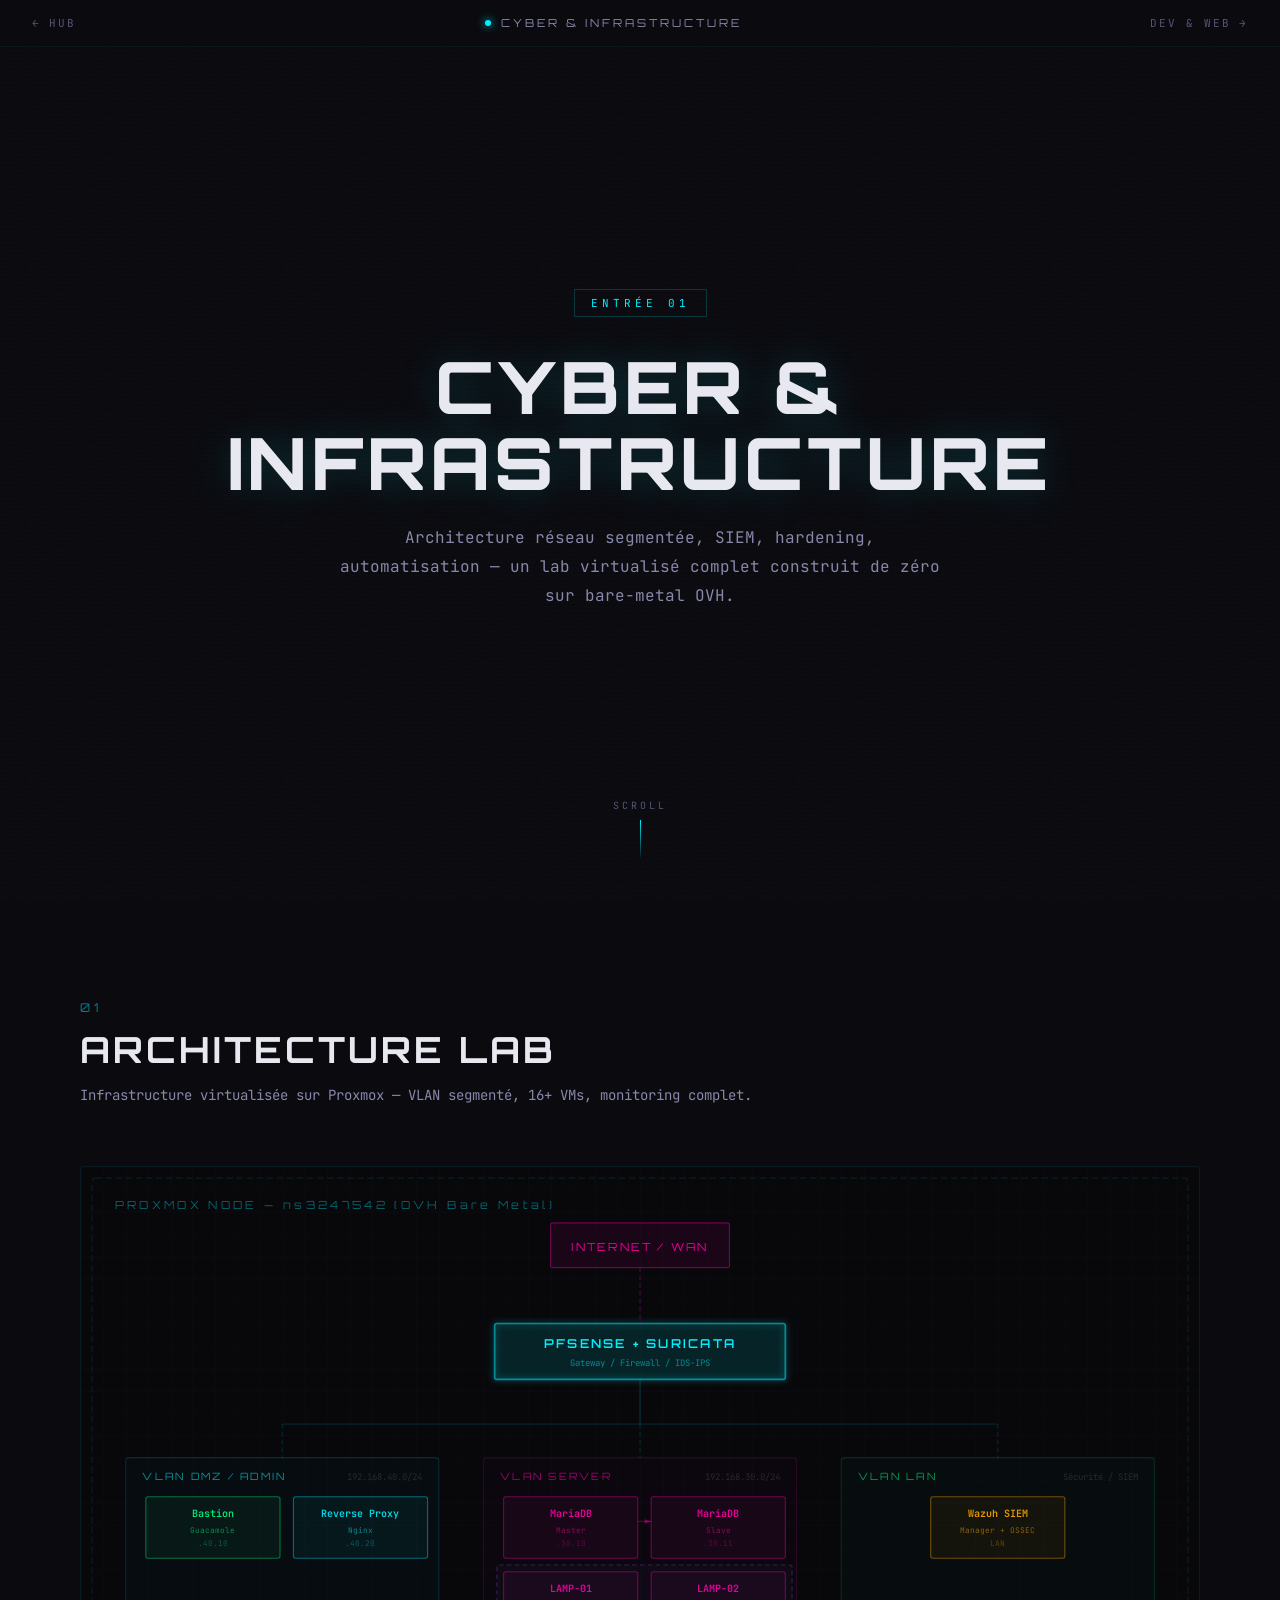
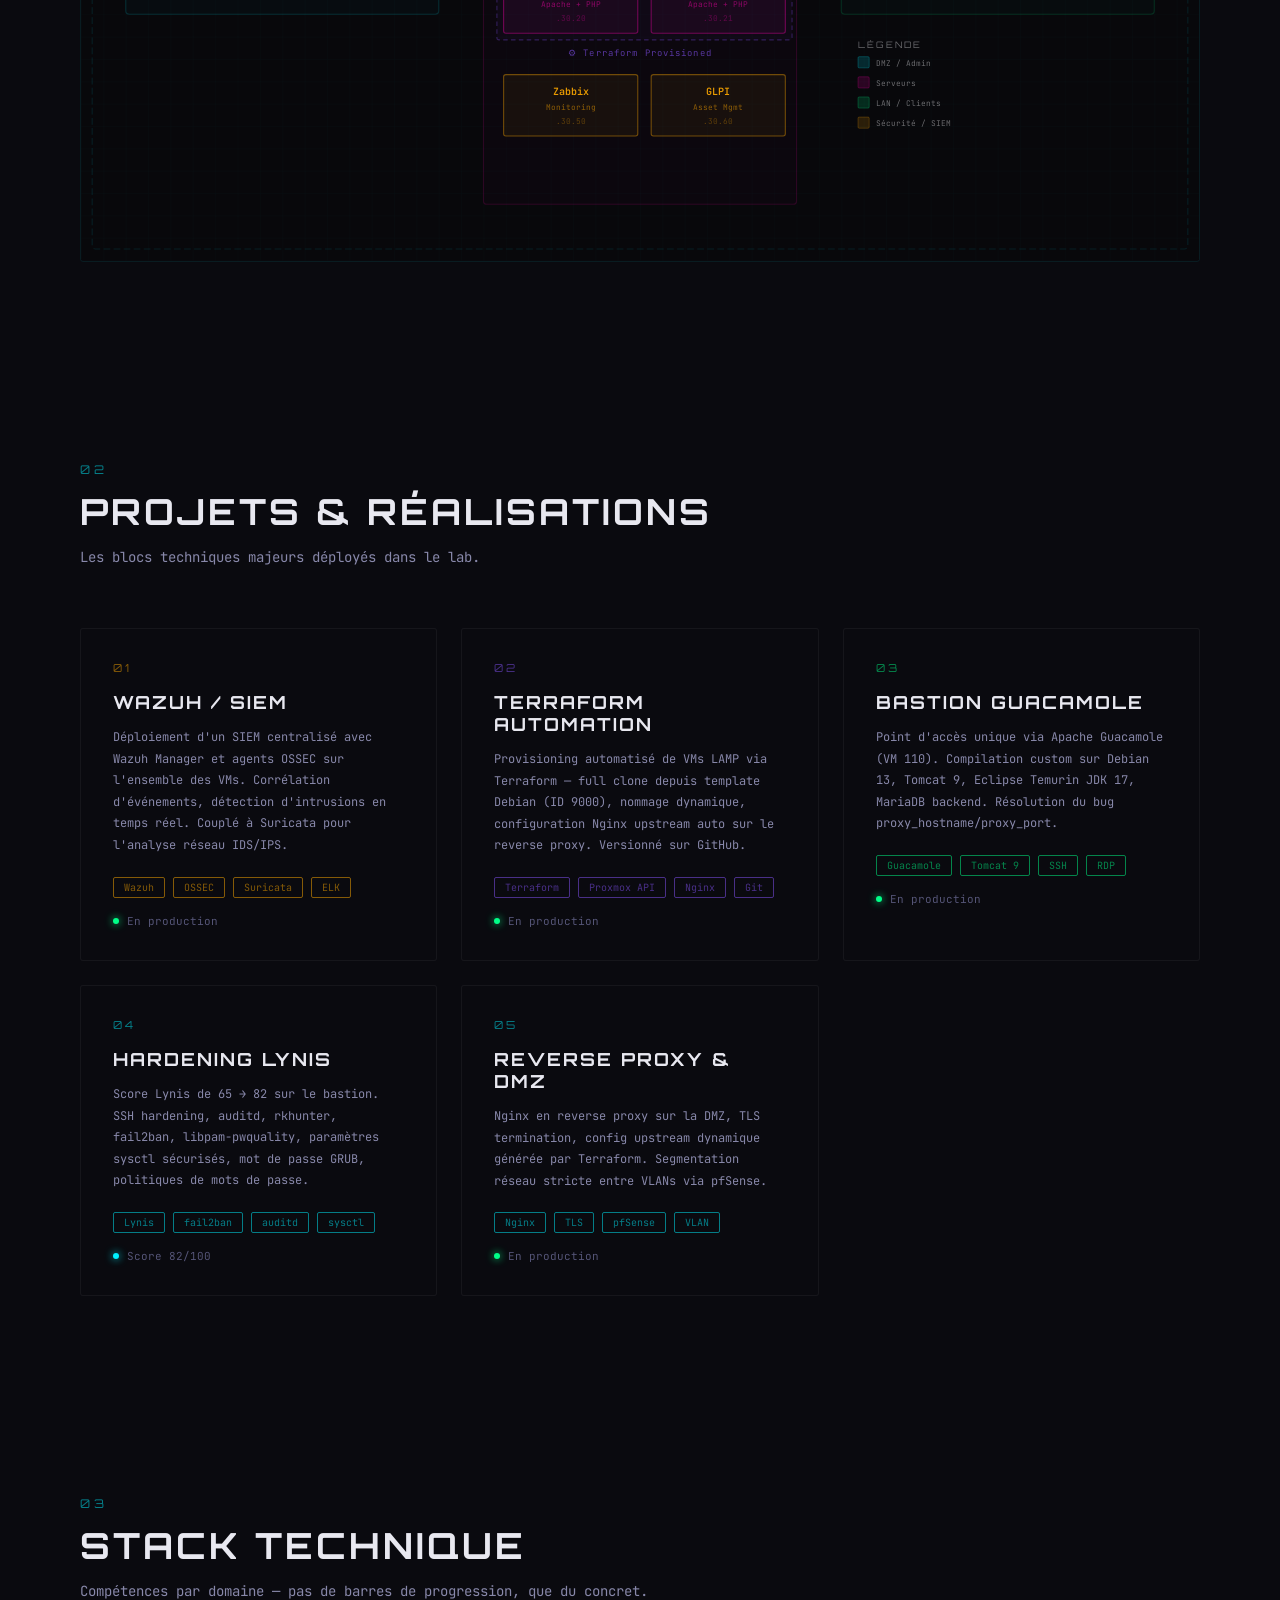
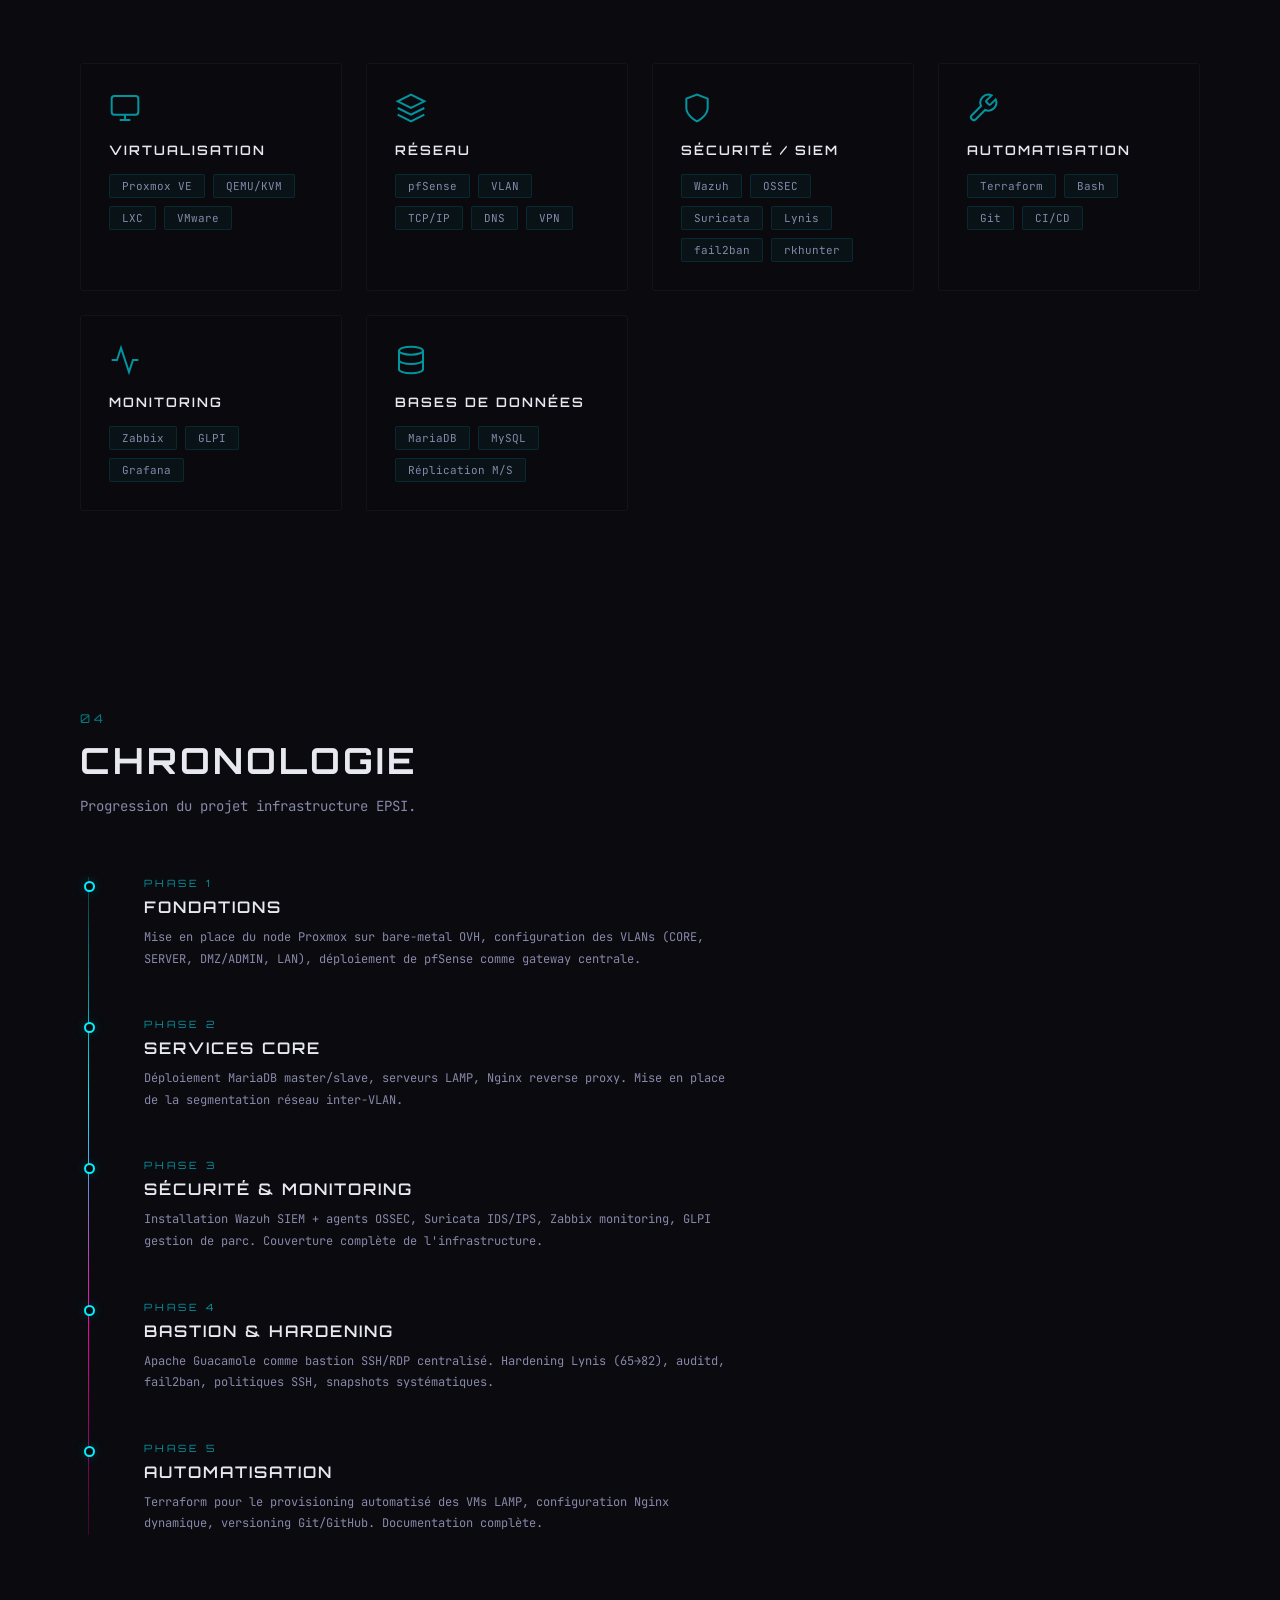
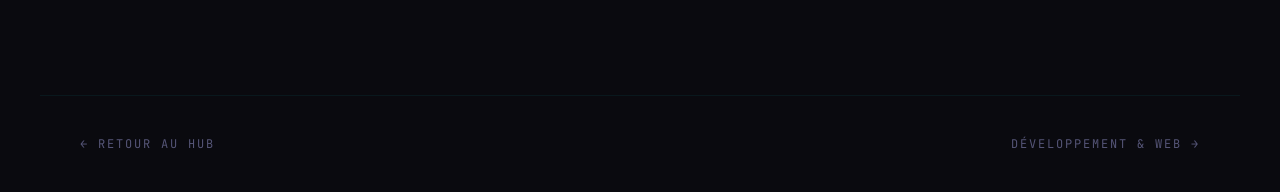
==== cyber.html @ 9ac97896 "feat: portfolio v2 - hub Three.js + page cyber" ====
<!DOCTYPE html>
<html lang="fr">
<head>
  <meta charset="UTF-8">
  <meta name="viewport" content="width=device-width, initial-scale=1.0">
  <title>Cyber & Infrastructure — Thomas Lesage</title>
  <link href="https://fonts.googleapis.com/css2?family=Orbitron:wght@400;500;600;700;800;900&family=JetBrains+Mono:wght@300;400;500;600;700&family=Space+Grotesk:wght@300;400;500;600;700&display=swap" rel="stylesheet">
  <link rel="stylesheet" href="Styles/variables.css">
  <link rel="stylesheet" href="Styles/base.css">
  <link rel="stylesheet" href="Styles/overlays.css">
  <link rel="stylesheet" href="Styles/Cyber/hero.css">
  <link rel="stylesheet" href="Styles/Cyber/architecture.css">
  <link rel="stylesheet" href="Styles/Cyber/projects.css">
  <link rel="stylesheet" href="Styles/Cyber/stack.css">
  <link rel="stylesheet" href="Styles/Cyber/timeline.css">
  <link rel="stylesheet" href="Styles/Cyber/nav.css">
  <link rel="stylesheet" href="Styles/Cyber/responsive.css">
</head>
<body>

  <!-- OVERLAYS -->
  <div class="noise-overlay"></div>
  <div class="scanlines"></div>

  <!-- TOP NAV -->
  <nav class="cyber-nav">
    <a href="index.html" class="nav-back">
      <span class="nav-arrow">&larr;</span>
      <span>Hub</span>
    </a>
    <div class="nav-title">
      <span class="nav-dot"></span>
      Cyber &amp; Infrastructure
    </div>
    <a href="dev.html" class="nav-next">
      <span>Dev &amp; Web</span>
      <span class="nav-arrow">&rarr;</span>
    </a>
  </nav>

  <!-- ====== HERO ====== -->
  <section class="cyber-hero">
    <div class="cyber-hero__badge">Entrée 01</div>
    <h1 class="cyber-hero__title">Cyber &amp;<br>Infrastructure</h1>
    <p class="cyber-hero__subtitle">
      Architecture réseau segmentée, SIEM, hardening, automatisation &mdash;
      un lab virtualisé complet construit de zéro sur bare-metal OVH.
    </p>
    <div class="cyber-hero__scroll-hint">
      <span>Scroll</span>
      <div class="scroll-line"></div>
    </div>
  </section>

  <!-- ====== ARCHITECTURE LAB ====== -->
  <section class="section" id="architecture">
    <div class="section__header">
      <span class="section__number">01</span>
      <h2 class="section__title">Architecture Lab</h2>
      <p class="section__desc">Infrastructure virtualisée sur Proxmox &mdash; VLAN segmenté, 16+ VMs, monitoring complet.</p>
    </div>

    <div class="arch-container">
      <!-- Tooltip (populated by JS on hover/click) -->
      <div class="arch-tooltip" id="arch-tooltip">
        <div class="arch-tooltip__name"></div>
        <div class="arch-tooltip__detail"></div>
      </div>

      <!-- Empty container: SVG generated entirely by architecture.js -->
      <div id="arch-diagram"></div>
    </div>
  </section>

  <!-- ====== PROJECTS ====== -->
  <section class="section" id="projects">
    <div class="section__header">
      <span class="section__number">02</span>
      <h2 class="section__title">Projets &amp; Réalisations</h2>
      <p class="section__desc">Les blocs techniques majeurs déployés dans le lab.</p>
    </div>

    <div class="projects-grid">
      <article class="project-card" data-accent="orange">
        <div class="project-card__number">01</div>
        <h3 class="project-card__title">Wazuh / SIEM</h3>
        <p class="project-card__desc">Déploiement d'un SIEM centralisé avec Wazuh Manager et agents OSSEC sur l'ensemble des VMs. Corrélation d'événements, détection d'intrusions en temps réel. Couplé à Suricata pour l'analyse réseau IDS/IPS.</p>
        <div class="project-card__tags"><span>Wazuh</span><span>OSSEC</span><span>Suricata</span><span>ELK</span></div>
        <div class="project-card__status"><span class="status-indicator status-indicator--live"></span> En production</div>
      </article>

      <article class="project-card" data-accent="purple">
        <div class="project-card__number">02</div>
        <h3 class="project-card__title">Terraform Automation</h3>
        <p class="project-card__desc">Provisioning automatisé de VMs LAMP via Terraform &mdash; full clone depuis template Debian (ID 9000), nommage dynamique, configuration Nginx upstream auto sur le reverse proxy. Versionné sur GitHub.</p>
        <div class="project-card__tags"><span>Terraform</span><span>Proxmox API</span><span>Nginx</span><span>Git</span></div>
        <div class="project-card__status"><span class="status-indicator status-indicator--live"></span> En production</div>
      </article>

      <article class="project-card" data-accent="green">
        <div class="project-card__number">03</div>
        <h3 class="project-card__title">Bastion Guacamole</h3>
        <p class="project-card__desc">Point d'accès unique via Apache Guacamole (VM 110). Compilation custom sur Debian 13, Tomcat 9, Eclipse Temurin JDK 17, MariaDB backend. Résolution du bug proxy_hostname/proxy_port.</p>
        <div class="project-card__tags"><span>Guacamole</span><span>Tomcat 9</span><span>SSH</span><span>RDP</span></div>
        <div class="project-card__status"><span class="status-indicator status-indicator--live"></span> En production</div>
      </article>

      <article class="project-card" data-accent="cyan">
        <div class="project-card__number">04</div>
        <h3 class="project-card__title">Hardening Lynis</h3>
        <p class="project-card__desc">Score Lynis de 65 &rarr; 82 sur le bastion. SSH hardening, auditd, rkhunter, fail2ban, libpam-pwquality, paramètres sysctl sécurisés, mot de passe GRUB, politiques de mots de passe.</p>
        <div class="project-card__tags"><span>Lynis</span><span>fail2ban</span><span>auditd</span><span>sysctl</span></div>
        <div class="project-card__status"><span class="status-indicator status-indicator--complete"></span> Score 82/100</div>
      </article>

      <article class="project-card" data-accent="cyan">
        <div class="project-card__number">05</div>
        <h3 class="project-card__title">Reverse Proxy &amp; DMZ</h3>
        <p class="project-card__desc">Nginx en reverse proxy sur la DMZ, TLS termination, config upstream dynamique générée par Terraform. Segmentation réseau stricte entre VLANs via pfSense.</p>
        <div class="project-card__tags"><span>Nginx</span><span>TLS</span><span>pfSense</span><span>VLAN</span></div>
        <div class="project-card__status"><span class="status-indicator status-indicator--live"></span> En production</div>
      </article>
    </div>
  </section>

  <!-- ====== STACK ====== -->
  <section class="section" id="stack">
    <div class="section__header">
      <span class="section__number">03</span>
      <h2 class="section__title">Stack Technique</h2>
      <p class="section__desc">Compétences par domaine &mdash; pas de barres de progression, que du concret.</p>
    </div>

    <div class="stack-grid">
      <div class="stack-category">
        <div class="stack-category__icon"><svg viewBox="0 0 24 24" fill="none" stroke="currentColor" stroke-width="1.5"><rect x="2" y="3" width="20" height="14" rx="2"/><line x1="8" y1="21" x2="16" y2="21"/><line x1="12" y1="17" x2="12" y2="21"/></svg></div>
        <h3 class="stack-category__title">Virtualisation</h3>
        <div class="stack-category__items"><span>Proxmox VE</span><span>QEMU/KVM</span><span>LXC</span><span>VMware</span></div>
      </div>
      <div class="stack-category">
        <div class="stack-category__icon"><svg viewBox="0 0 24 24" fill="none" stroke="currentColor" stroke-width="1.5"><path d="M12 2L2 7l10 5 10-5-10-5z"/><path d="M2 17l10 5 10-5"/><path d="M2 12l10 5 10-5"/></svg></div>
        <h3 class="stack-category__title">Réseau</h3>
        <div class="stack-category__items"><span>pfSense</span><span>VLAN</span><span>TCP/IP</span><span>DNS</span><span>VPN</span></div>
      </div>
      <div class="stack-category">
        <div class="stack-category__icon"><svg viewBox="0 0 24 24" fill="none" stroke="currentColor" stroke-width="1.5"><path d="M12 22s8-4 8-10V5l-8-3-8 3v7c0 6 8 10 8 10z"/></svg></div>
        <h3 class="stack-category__title">Sécurité / SIEM</h3>
        <div class="stack-category__items"><span>Wazuh</span><span>OSSEC</span><span>Suricata</span><span>Lynis</span><span>fail2ban</span><span>rkhunter</span></div>
      </div>
      <div class="stack-category">
        <div class="stack-category__icon"><svg viewBox="0 0 24 24" fill="none" stroke="currentColor" stroke-width="1.5"><path d="M14.7 6.3a1 1 0 0 0 0 1.4l1.6 1.6a1 1 0 0 0 1.4 0l3.77-3.77a6 6 0 0 1-7.94 7.94l-6.91 6.91a2.12 2.12 0 0 1-3-3l6.91-6.91a6 6 0 0 1 7.94-7.94l-3.76 3.76z"/></svg></div>
        <h3 class="stack-category__title">Automatisation</h3>
        <div class="stack-category__items"><span>Terraform</span><span>Bash</span><span>Git</span><span>CI/CD</span></div>
      </div>
      <div class="stack-category">
        <div class="stack-category__icon"><svg viewBox="0 0 24 24" fill="none" stroke="currentColor" stroke-width="1.5"><path d="M22 12h-4l-3 9L9 3l-3 9H2"/></svg></div>
        <h3 class="stack-category__title">Monitoring</h3>
        <div class="stack-category__items"><span>Zabbix</span><span>GLPI</span><span>Grafana</span></div>
      </div>
      <div class="stack-category">
        <div class="stack-category__icon"><svg viewBox="0 0 24 24" fill="none" stroke="currentColor" stroke-width="1.5"><ellipse cx="12" cy="5" rx="9" ry="3"/><path d="M21 12c0 1.66-4 3-9 3s-9-1.34-9-3"/><path d="M3 5v14c0 1.66 4 3 9 3s9-1.34 9-3V5"/></svg></div>
        <h3 class="stack-category__title">Bases de données</h3>
        <div class="stack-category__items"><span>MariaDB</span><span>MySQL</span><span>Réplication M/S</span></div>
      </div>
    </div>
  </section>

  <!-- ====== TIMELINE ====== -->
  <section class="section" id="timeline">
    <div class="section__header">
      <span class="section__number">04</span>
      <h2 class="section__title">Chronologie</h2>
      <p class="section__desc">Progression du projet infrastructure EPSI.</p>
    </div>

    <div class="timeline">
      <div class="timeline__line"></div>

      <div class="timeline__item">
        <div class="timeline__dot"></div>
        <div class="timeline__date">Phase 1</div>
        <div class="timeline__content">
          <h3>Fondations</h3>
          <p>Mise en place du node Proxmox sur bare-metal OVH, configuration des VLANs (CORE, SERVER, DMZ/ADMIN, LAN), déploiement de pfSense comme gateway centrale.</p>
        </div>
      </div>

      <div class="timeline__item">
        <div class="timeline__dot"></div>
        <div class="timeline__date">Phase 2</div>
        <div class="timeline__content">
          <h3>Services Core</h3>
          <p>Déploiement MariaDB master/slave, serveurs LAMP, Nginx reverse proxy. Mise en place de la segmentation réseau inter-VLAN.</p>
        </div>
      </div>

      <div class="timeline__item">
        <div class="timeline__dot"></div>
        <div class="timeline__date">Phase 3</div>
        <div class="timeline__content">
          <h3>Sécurité &amp; Monitoring</h3>
          <p>Installation Wazuh SIEM + agents OSSEC, Suricata IDS/IPS, Zabbix monitoring, GLPI gestion de parc. Couverture complète de l'infrastructure.</p>
        </div>
      </div>

      <div class="timeline__item">
        <div class="timeline__dot"></div>
        <div class="timeline__date">Phase 4</div>
        <div class="timeline__content">
          <h3>Bastion &amp; Hardening</h3>
          <p>Apache Guacamole comme bastion SSH/RDP centralisé. Hardening Lynis (65&rarr;82), auditd, fail2ban, politiques SSH, snapshots systématiques.</p>
        </div>
      </div>

      <div class="timeline__item">
        <div class="timeline__dot"></div>
        <div class="timeline__date">Phase 5</div>
        <div class="timeline__content">
          <h3>Automatisation</h3>
          <p>Terraform pour le provisioning automatisé des VMs LAMP, configuration Nginx dynamique, versioning Git/GitHub. Documentation complète.</p>
        </div>
      </div>
    </div>
  </section>

  <!-- FOOTER -->
  <footer class="cyber-footer">
    <a href="index.html" class="footer-link">&larr; Retour au Hub</a>
    <a href="dev.html" class="footer-link">Développement &amp; Web &rarr;</a>
  </footer>

  <!-- SCRIPTS -->
  <script src="Scripts/architecture.js"></script>
  <script src="Scripts/scroll-reveal.js"></script>
</body>
</html>
---- Styles/variables.css ----
:root {
  --bg-primary: #0a0a0f;
  --bg-secondary: #0d0d14;

  --cyan: #00f0ff;
  --cyan-dim: #00f0ff33;
  --cyan-glow: #00f0ff88;

  --magenta: #ff00aa;
  --magenta-dim: #ff00aa33;
  --magenta-glow: #ff00aa88;

  --green: #00ff88;
  --green-dim: #00ff8833;

  --text-primary: #e8e8f0;
  --text-secondary: #8888aa;
  --text-dim: #555577;

  --font-display: 'Orbitron', sans-serif;
  --font-mono: 'JetBrains Mono', monospace;
  --font-body: 'Space Grotesk', sans-serif;
}
---- Styles/base.css ----
*,
*::before,
*::after {
  margin: 0;
  padding: 0;
  box-sizing: border-box;
}

html {
  scroll-behavior: smooth;
}

body {
  background: var(--bg-primary);
  color: var(--text-primary);
  font-family: var(--font-body);
  overflow-x: hidden;
  cursor: default;
}

#three-canvas {
  position: fixed;
  inset: 0;
  z-index: 0;
}
---- Styles/overlays.css ----
/* ====== NOISE OVERLAY ====== */
.noise-overlay {
  position: fixed;
  inset: 0;
  z-index: 1;
  pointer-events: none;
  opacity: 0.03;
  background-image: url("data:image/svg+xml,%3Csvg viewBox='0 0 256 256' xmlns='http://www.w3.org/2000/svg'%3E%3Cfilter id='noise'%3E%3CfeTurbulence type='fractalNoise' baseFrequency='0.9' numOctaves='4' stitchTiles='stitch'/%3E%3C/filter%3E%3Crect width='100%25' height='100%25' filter='url(%23noise)'/%3E%3C/svg%3E");
  background-size: 256px 256px;
}

/* ====== SCANLINES ====== */
.scanlines {
  position: fixed;
  inset: 0;
  z-index: 1;
  pointer-events: none;
  background: repeating-linear-gradient(
    0deg,
    transparent,
    transparent 2px,
    rgba(0, 0, 0, 0.03) 2px,
    rgba(0, 0, 0, 0.03) 4px
  );
}

/* ====== GRID FLOOR ====== */
.grid-floor {
  position: fixed;
  bottom: 0;
  left: 50%;
  transform: translateX(-50%) perspective(500px) rotateX(60deg);
  width: 200vw;
  height: 60vh;
  z-index: 0;
  background-image:
    linear-gradient(rgba(0, 240, 255, 0.05) 1px, transparent 1px),
    linear-gradient(90deg, rgba(0, 240, 255, 0.05) 1px, transparent 1px);
  background-size: 60px 60px;
  mask-image: linear-gradient(to top, rgba(0, 0, 0, 0.4) 0%, transparent 80%);
  -webkit-mask-image: linear-gradient(to top, rgba(0, 0, 0, 0.4) 0%, transparent 80%);
  animation: gridScroll 8s linear infinite;
}

@keyframes gridScroll {
  to { background-position: 0 60px; }
}

/* ====== CORNER DECORATIONS ====== */
.corner {
  position: fixed;
  width: 60px;
  height: 60px;
  z-index: 3;
  pointer-events: none;
}

.corner--tl { top: 20px; left: 20px; border-top: 1px solid var(--cyan-dim); border-left: 1px solid var(--cyan-dim); }
.corner--tr { top: 20px; right: 20px; border-top: 1px solid var(--cyan-dim); border-right: 1px solid var(--cyan-dim); }
.corner--bl { bottom: 20px; left: 20px; border-bottom: 1px solid var(--cyan-dim); border-left: 1px solid var(--cyan-dim); }
.corner--br { bottom: 20px; right: 20px; border-bottom: 1px solid var(--cyan-dim); border-right: 1px solid var(--cyan-dim); }
---- Styles/Cyber/hero.css ----
.cyber-hero {
  min-height: 100vh;
  display: flex;
  flex-direction: column;
  align-items: center;
  justify-content: center;
  text-align: center;
  padding: 40px 20px;
  position: relative;
  z-index: 2;
}

.cyber-hero__badge {
  font-family: var(--font-mono);
  font-size: 11px;
  letter-spacing: 4px;
  text-transform: uppercase;
  color: var(--cyan);
  padding: 6px 16px;
  border: 1px solid var(--cyan-dim);
  margin-bottom: 32px;
  animation: fadeInDown 0.8s ease 0.2s both;
}

.cyber-hero__title {
  font-family: var(--font-display);
  font-size: clamp(36px, 7vw, 72px);
  font-weight: 800;
  letter-spacing: 4px;
  text-transform: uppercase;
  line-height: 1.05;
  margin-bottom: 24px;
  color: var(--text-primary);
  text-shadow: 0 0 40px var(--cyan-dim);
  animation: fadeInDown 0.8s ease 0.4s both;
}

.cyber-hero__subtitle {
  font-family: var(--font-mono);
  font-size: clamp(13px, 1.8vw, 16px);
  line-height: 1.8;
  color: var(--text-secondary);
  max-width: 600px;
  animation: fadeInDown 0.8s ease 0.6s both;
}

.cyber-hero__scroll-hint {
  position: absolute;
  bottom: 40px;
  display: flex;
  flex-direction: column;
  align-items: center;
  gap: 8px;
  animation: fadeInUp 0.8s ease 1.2s both;
}

.cyber-hero__scroll-hint span {
  font-family: var(--font-mono);
  font-size: 10px;
  letter-spacing: 3px;
  text-transform: uppercase;
  color: var(--text-dim);
}

.scroll-line {
  width: 1px;
  height: 40px;
  background: linear-gradient(to bottom, var(--cyan), transparent);
  animation: scrollPulse 2s ease-in-out infinite;
}

@keyframes scrollPulse {
  0%, 100% { opacity: 0.3; transform: scaleY(1); }
  50% { opacity: 1; transform: scaleY(1.2); }
}

@keyframes fadeInDown {
  from { opacity: 0; transform: translateY(-20px); }
  to { opacity: 1; transform: translateY(0); }
}

@keyframes fadeInUp {
  from { opacity: 0; transform: translateY(20px); }
  to { opacity: 1; transform: translateY(0); }
}
---- Styles/Cyber/architecture.css ----
/* ====== SECTION GENERIC ====== */
.section {
  position: relative;
  z-index: 2;
  padding: 100px 40px;
  max-width: 1200px;
  margin: 0 auto;
}

.section__header {
  margin-bottom: 60px;
}

.section__number {
  font-family: var(--font-display);
  font-size: 12px;
  letter-spacing: 4px;
  color: var(--cyan);
  opacity: 0.5;
  display: block;
  margin-bottom: 12px;
}

.section__title {
  font-family: var(--font-display);
  font-size: clamp(24px, 4vw, 36px);
  font-weight: 700;
  letter-spacing: 3px;
  text-transform: uppercase;
  color: var(--text-primary);
  margin-bottom: 12px;
}

.section__desc {
  font-family: var(--font-mono);
  font-size: 14px;
  color: var(--text-secondary);
  line-height: 1.6;
}

/* ====== ARCHITECTURE DIAGRAM ====== */
.arch-container {
  position: relative;
  width: 100%;
  overflow-x: auto;
  border: 1px solid rgba(0, 240, 255, 0.08);
  border-radius: 3px;
}

#arch-diagram {
  width: 100%;
  min-width: 800px;
  height: auto;
  display: block;
}

.arch-node {
  cursor: pointer;
  transition: opacity 0.3s ease;
}

.arch-node:hover {
  opacity: 1;
}

.arch-node:hover rect {
  stroke-width: 2;
  filter: url(#glow);
}

/* ====== TOOLTIP ====== */
.arch-tooltip {
  position: absolute;
  top: 0;
  left: 0;
  padding: 14px 18px;
  background: rgba(10, 10, 15, 0.95);
  border: 1px solid var(--cyan);
  border-radius: 2px;
  pointer-events: none;
  opacity: 0;
  transition: opacity 0.2s ease;
  z-index: 10;
  max-width: 360px;
  box-shadow: 0 0 30px rgba(0, 240, 255, 0.15);
}

.arch-tooltip.visible {
  opacity: 1;
}

.arch-tooltip__name {
  font-family: var(--font-display);
  font-size: 12px;
  font-weight: 600;
  letter-spacing: 2px;
  color: var(--cyan);
  margin-bottom: 6px;
}

.arch-tooltip__detail {
  font-family: var(--font-mono);
  font-size: 11px;
  line-height: 1.6;
  color: var(--text-secondary);
}
---- Styles/Cyber/projects.css ----
.projects-grid {
  display: grid;
  grid-template-columns: repeat(auto-fit, minmax(340px, 1fr));
  gap: 24px;
}

.project-card {
  position: relative;
  padding: 32px;
  background: rgba(10, 10, 15, 0.6);
  border: 1px solid rgba(255, 255, 255, 0.05);
  border-radius: 3px;
  transition: all 0.4s cubic-bezier(0.23, 1, 0.32, 1);
  overflow: hidden;
}

.project-card::before {
  content: '';
  position: absolute;
  top: 0; left: 0; right: 0;
  height: 2px;
  background: var(--card-accent);
  opacity: 0;
  transition: opacity 0.4s ease;
}

.project-card:hover::before { opacity: 1; }

.project-card:hover {
  border-color: rgba(255, 255, 255, 0.1);
  transform: translateY(-4px);
  box-shadow: 0 16px 48px -16px rgba(0, 0, 0, 0.5);
}

/* Accent colors */
.project-card[data-accent="orange"] { --card-accent: #ffaa00; }
.project-card[data-accent="purple"] { --card-accent: #8855ff; }
.project-card[data-accent="green"]  { --card-accent: #00ff88; }
.project-card[data-accent="cyan"]   { --card-accent: #00f0ff; }

.project-card__number {
  font-family: var(--font-display);
  font-size: 11px;
  letter-spacing: 3px;
  color: var(--card-accent);
  opacity: 0.5;
  margin-bottom: 16px;
}

.project-card__title {
  font-family: var(--font-display);
  font-size: 18px;
  font-weight: 700;
  letter-spacing: 2px;
  text-transform: uppercase;
  color: var(--text-primary);
  margin-bottom: 14px;
}

.project-card__desc {
  font-family: var(--font-mono);
  font-size: 12px;
  line-height: 1.8;
  color: var(--text-secondary);
  margin-bottom: 20px;
}

.project-card__tags {
  display: flex;
  flex-wrap: wrap;
  gap: 8px;
  margin-bottom: 16px;
}

.project-card__tags span {
  font-family: var(--font-mono);
  font-size: 10px;
  padding: 3px 10px;
  border: 1px solid var(--card-accent);
  border-radius: 2px;
  color: var(--card-accent);
  opacity: 0.5;
  transition: opacity 0.3s ease;
}

.project-card:hover .project-card__tags span { opacity: 0.9; }

.project-card__status {
  font-family: var(--font-mono);
  font-size: 11px;
  color: var(--text-dim);
  display: flex;
  align-items: center;
  gap: 8px;
}

.status-indicator {
  width: 6px;
  height: 6px;
  border-radius: 50%;
}

.status-indicator--live {
  background: var(--green);
  box-shadow: 0 0 8px var(--green);
  animation: blink 2s ease-in-out infinite;
}

.status-indicator--complete {
  background: var(--cyan);
  box-shadow: 0 0 8px var(--cyan);
}

@keyframes blink {
  0%, 100% { opacity: 1; }
  50% { opacity: 0.3; }
}
---- Styles/Cyber/stack.css ----
.stack-grid {
  display: grid;
  grid-template-columns: repeat(auto-fit, minmax(260px, 1fr));
  gap: 24px;
}

.stack-category {
  padding: 28px;
  background: rgba(10, 10, 15, 0.5);
  border: 1px solid rgba(255, 255, 255, 0.04);
  border-radius: 3px;
  transition: all 0.4s ease;
}

.stack-category:hover {
  border-color: rgba(0, 240, 255, 0.15);
  background: rgba(10, 10, 15, 0.7);
}

.stack-category__icon {
  width: 32px;
  height: 32px;
  color: var(--cyan);
  margin-bottom: 18px;
  opacity: 0.6;
  transition: opacity 0.3s ease;
}

.stack-category:hover .stack-category__icon { opacity: 1; }

.stack-category__icon svg {
  width: 100%;
  height: 100%;
}

.stack-category__title {
  font-family: var(--font-display);
  font-size: 13px;
  font-weight: 600;
  letter-spacing: 2px;
  text-transform: uppercase;
  color: var(--text-primary);
  margin-bottom: 16px;
}

.stack-category__items {
  display: flex;
  flex-wrap: wrap;
  gap: 8px;
}

.stack-category__items span {
  font-family: var(--font-mono);
  font-size: 11px;
  padding: 4px 12px;
  background: rgba(0, 240, 255, 0.04);
  border: 1px solid rgba(0, 240, 255, 0.1);
  border-radius: 2px;
  color: var(--text-secondary);
  transition: all 0.3s ease;
}

.stack-category:hover .stack-category__items span {
  border-color: rgba(0, 240, 255, 0.25);
  color: var(--text-primary);
}
---- Styles/Cyber/timeline.css ----
.timeline {
  position: relative;
  padding-left: 40px;
}

.timeline__line {
  position: absolute;
  left: 8px;
  top: 0;
  bottom: 0;
  width: 1px;
  background: linear-gradient(
    to bottom,
    var(--cyan-dim),
    var(--cyan),
    var(--magenta),
    var(--magenta-dim)
  );
}

.timeline__item {
  position: relative;
  padding-bottom: 48px;
  padding-left: 24px;
}

.timeline__item:last-child { padding-bottom: 0; }

.timeline__dot {
  position: absolute;
  left: -36px;
  top: 4px;
  width: 11px;
  height: 11px;
  border-radius: 50%;
  background: var(--bg-primary);
  border: 2px solid var(--cyan);
  box-shadow: 0 0 12px var(--cyan-dim);
  transition: all 0.3s ease;
}

.timeline__item:hover .timeline__dot {
  background: var(--cyan);
  box-shadow: 0 0 20px var(--cyan-glow);
  transform: scale(1.3);
}

.timeline__date {
  font-family: var(--font-display);
  font-size: 10px;
  letter-spacing: 3px;
  text-transform: uppercase;
  color: var(--cyan);
  opacity: 0.6;
  margin-bottom: 8px;
}

.timeline__content h3 {
  font-family: var(--font-display);
  font-size: 16px;
  font-weight: 600;
  letter-spacing: 2px;
  text-transform: uppercase;
  color: var(--text-primary);
  margin-bottom: 10px;
}

.timeline__content p {
  font-family: var(--font-mono);
  font-size: 12px;
  line-height: 1.8;
  color: var(--text-secondary);
  max-width: 600px;
}
---- Styles/Cyber/nav.css ----
/* ====== TOP NAV ====== */
.cyber-nav {
  position: fixed;
  top: 0;
  left: 0;
  right: 0;
  z-index: 100;
  display: flex;
  align-items: center;
  justify-content: space-between;
  padding: 16px 32px;
  background: rgba(10, 10, 15, 0.8);
  backdrop-filter: blur(20px);
  -webkit-backdrop-filter: blur(20px);
  border-bottom: 1px solid rgba(0, 240, 255, 0.06);
}

.nav-back,
.nav-next {
  font-family: var(--font-mono);
  font-size: 11px;
  letter-spacing: 2px;
  text-transform: uppercase;
  color: var(--text-dim);
  text-decoration: none;
  display: flex;
  align-items: center;
  gap: 8px;
  transition: color 0.3s ease;
}

.nav-back:hover,
.nav-next:hover {
  color: var(--cyan);
}

.nav-arrow {
  transition: transform 0.3s ease;
}

.nav-back:hover .nav-arrow { transform: translateX(-4px); }
.nav-next:hover .nav-arrow { transform: translateX(4px); }

.nav-title {
  font-family: var(--font-display);
  font-size: 11px;
  letter-spacing: 3px;
  text-transform: uppercase;
  color: var(--text-secondary);
  display: flex;
  align-items: center;
  gap: 10px;
}

.nav-dot {
  width: 6px;
  height: 6px;
  border-radius: 50%;
  background: var(--cyan);
  box-shadow: 0 0 8px var(--cyan);
}

/* ====== FOOTER ====== */
.cyber-footer {
  position: relative;
  z-index: 2;
  display: flex;
  justify-content: space-between;
  align-items: center;
  padding: 40px;
  border-top: 1px solid rgba(0, 240, 255, 0.06);
  max-width: 1200px;
  margin: 60px auto 0;
}

.footer-link {
  font-family: var(--font-mono);
  font-size: 12px;
  letter-spacing: 2px;
  text-transform: uppercase;
  color: var(--text-dim);
  text-decoration: none;
  transition: color 0.3s ease;
}

.footer-link:hover { color: var(--cyan); }
---- Styles/Cyber/responsive.css ----
@media (max-width: 768px) {
  .section {
    padding: 60px 20px;
  }

  .projects-grid {
    grid-template-columns: 1fr;
  }

  .stack-grid {
    grid-template-columns: 1fr 1fr;
  }

  .cyber-nav {
    padding: 12px 16px;
  }

  .nav-title {
    display: none;
  }

  .cyber-footer {
    padding: 30px 20px;
  }

  .timeline {
    padding-left: 30px;
  }

  .timeline__dot {
    left: -26px;
  }
}

@media (max-width: 480px) {
  .stack-grid {
    grid-template-columns: 1fr;
  }

  .project-card {
    padding: 24px;
  }

  .cyber-footer {
    flex-direction: column;
    gap: 20px;
    text-align: center;
  }
}
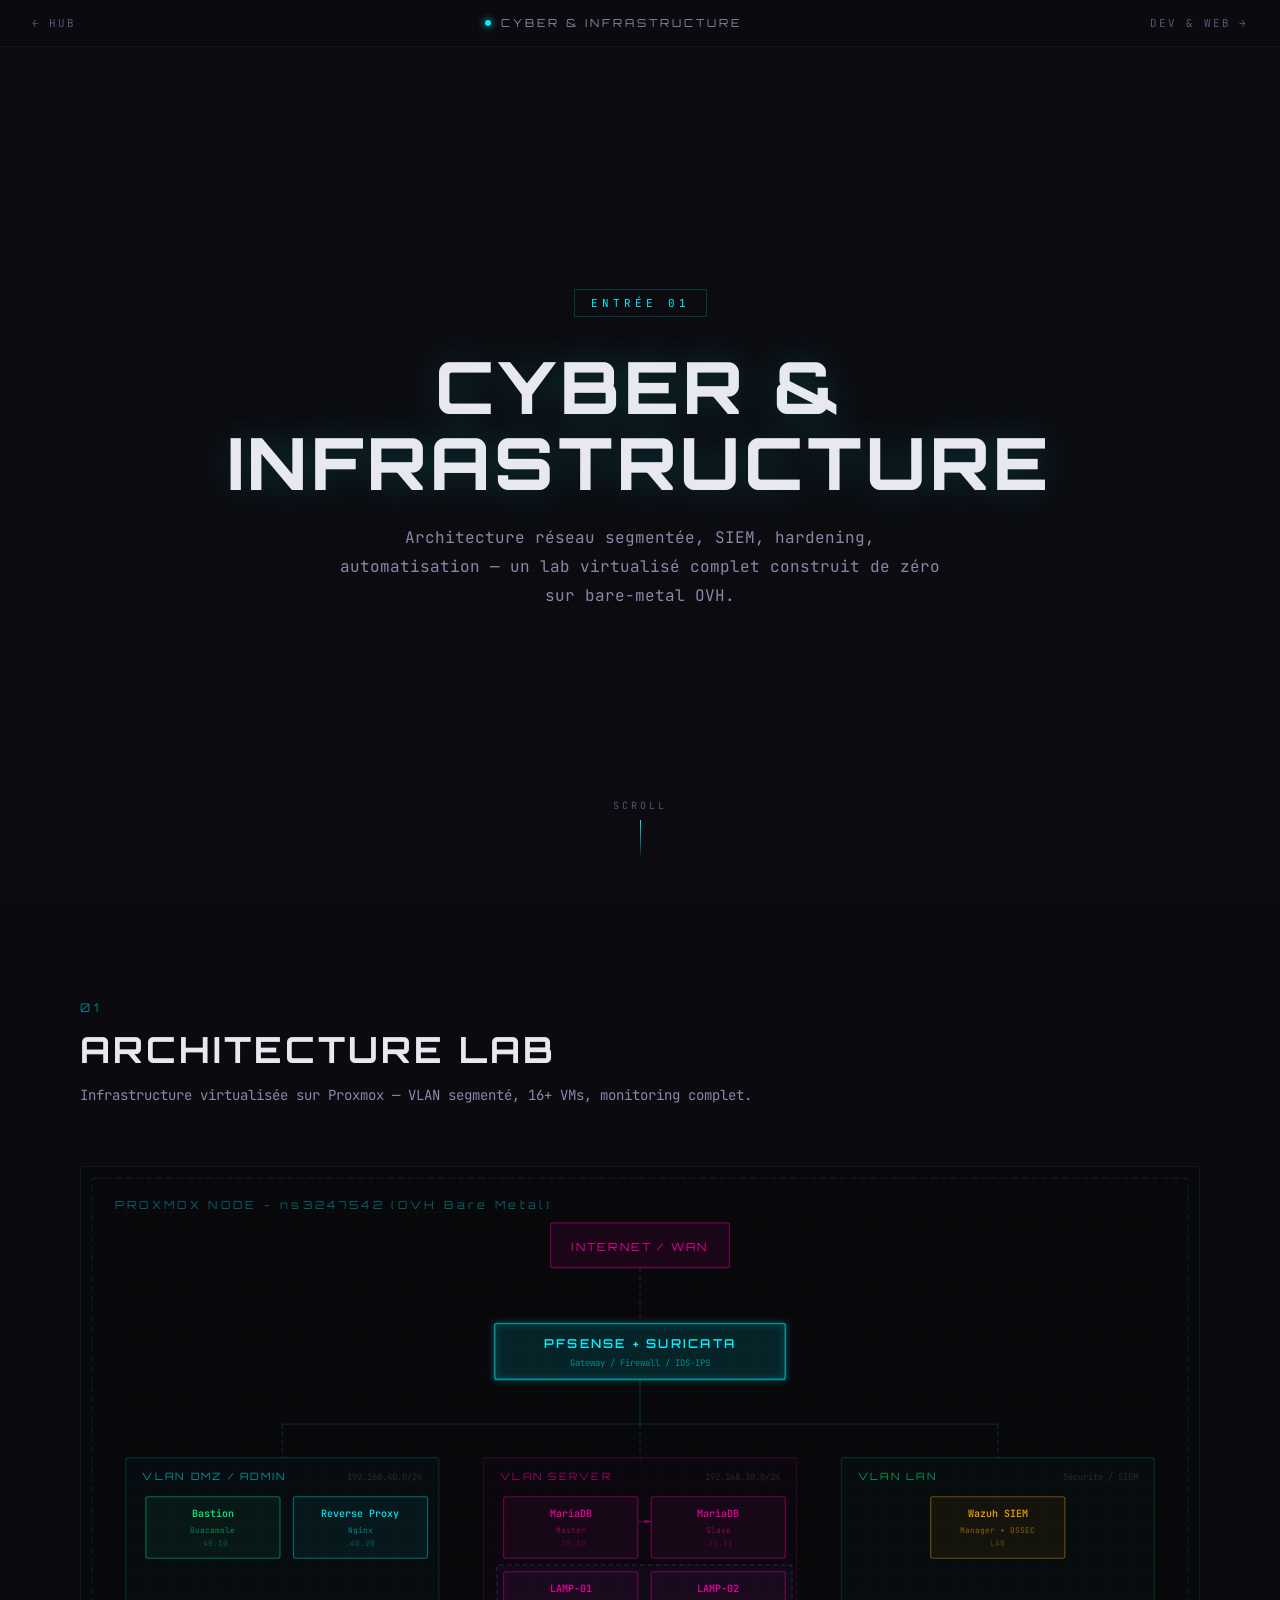
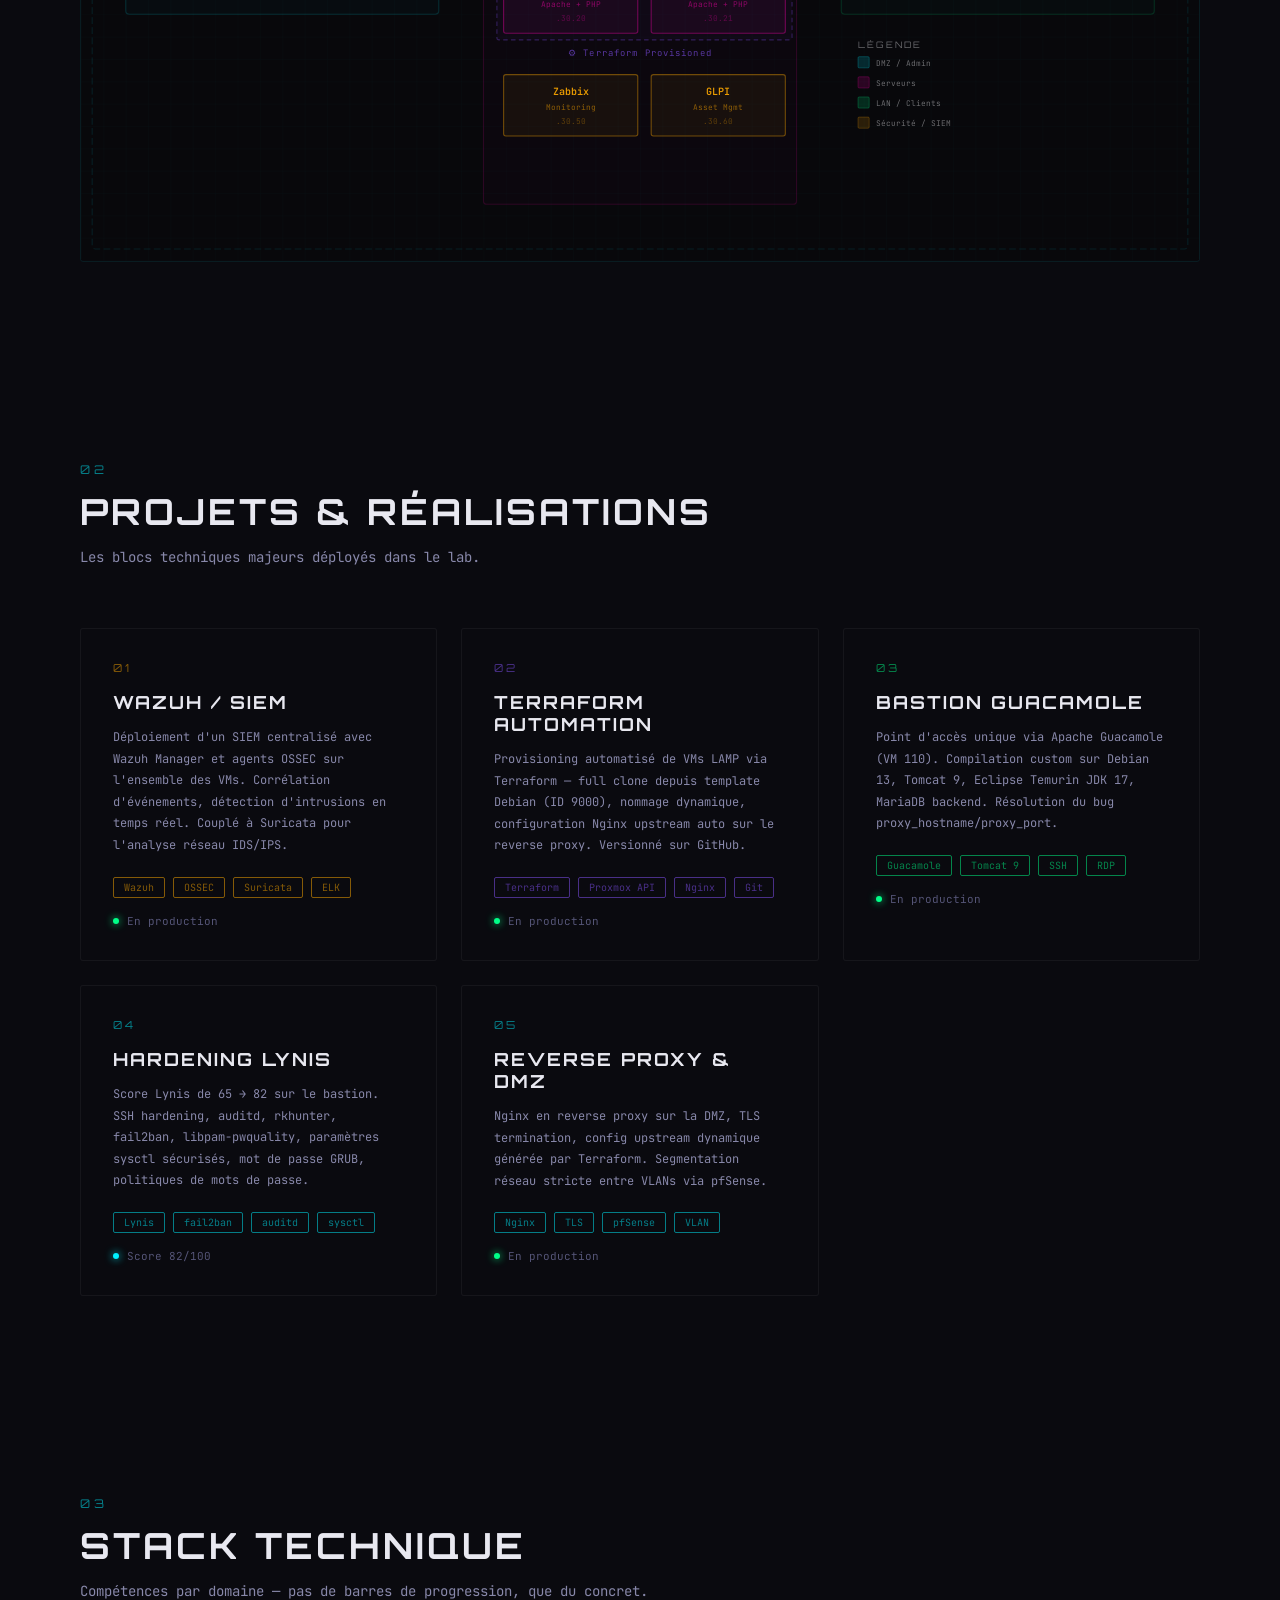
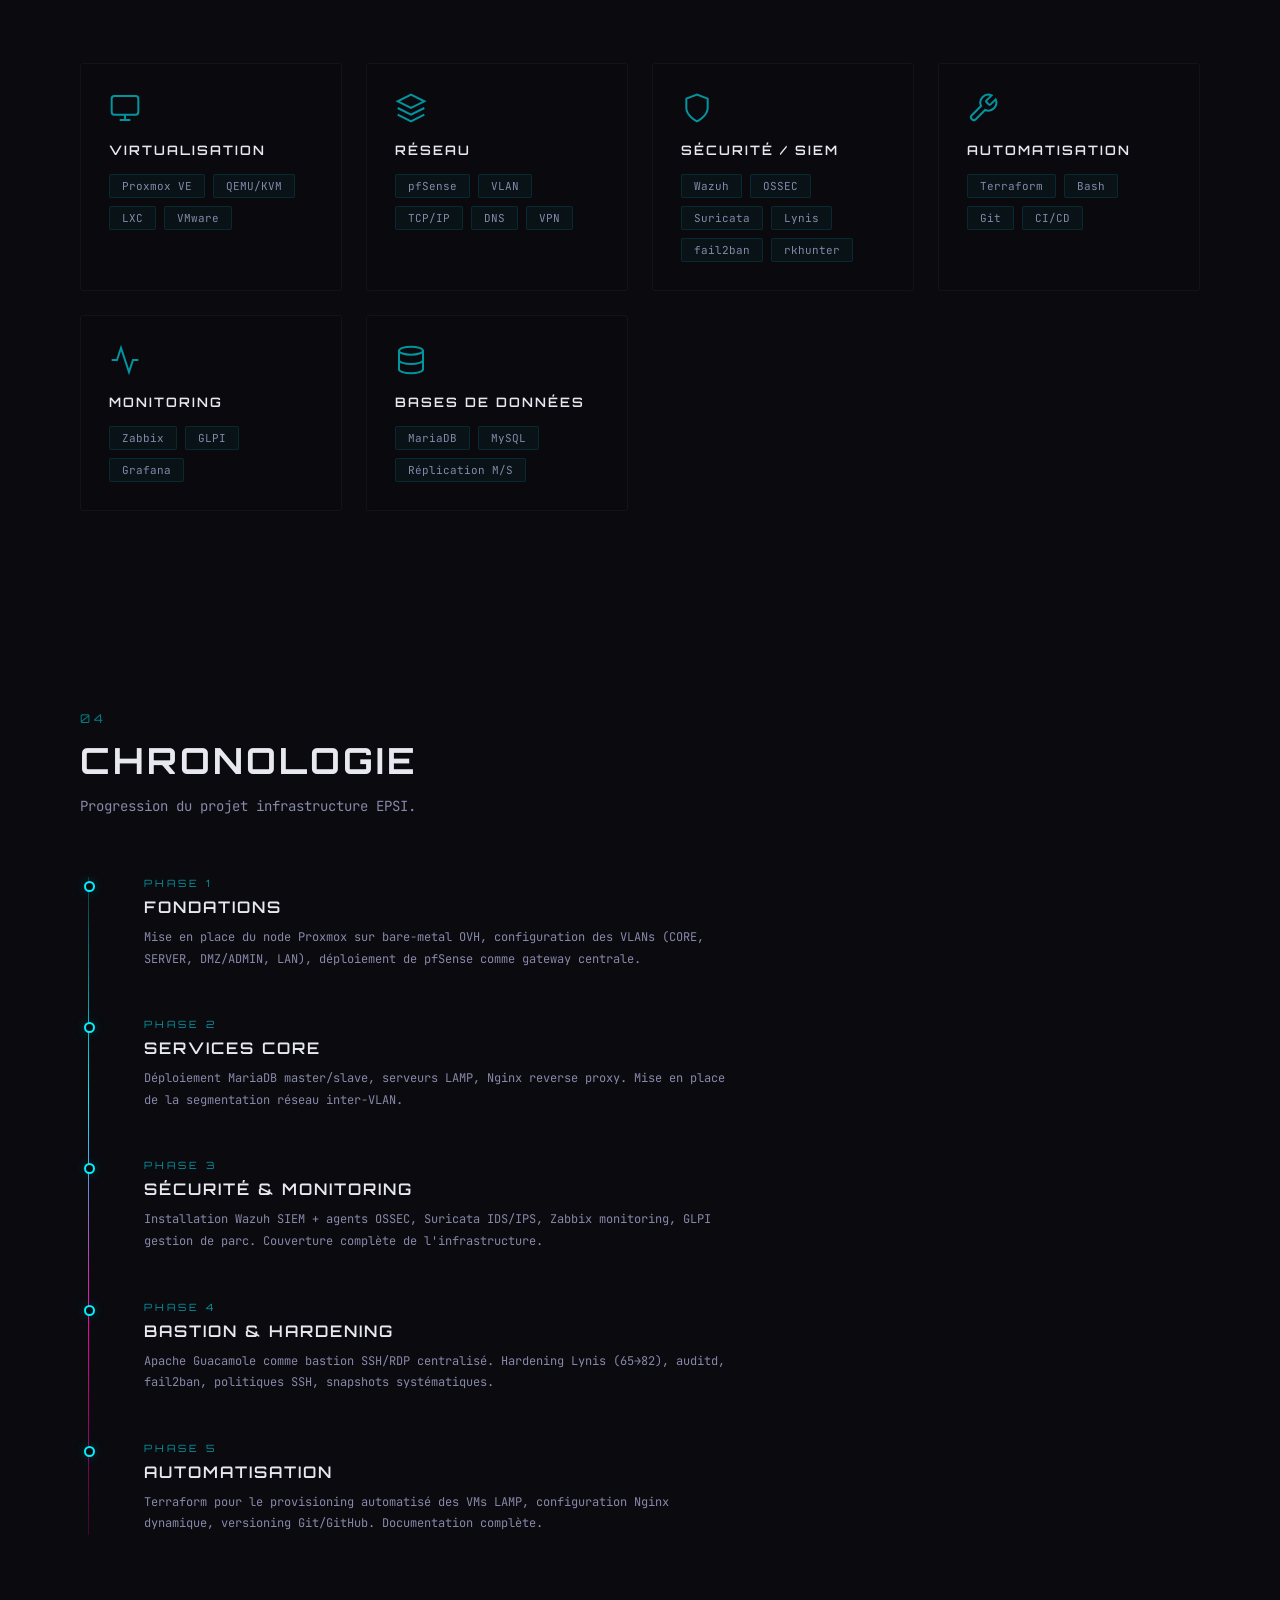
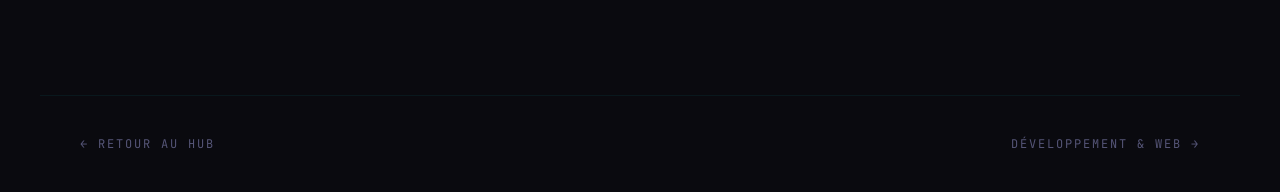
==== commit 08cbbacb: "feat: ajout page dev + fix sections CSS + architecture.js corrigé" ====
--- a/cyber.html
+++ b/cyber.html
@@ -3,7 +3,7 @@
 <head>
   <meta charset="UTF-8">
   <meta name="viewport" content="width=device-width, initial-scale=1.0">
-  <title>Cyber & Infrastructure — Thomas Lesage</title>
+  <title>Cyber & Infrastructure Thomas Lesage</title>
   <link href="https://fonts.googleapis.com/css2?family=Orbitron:wght@400;500;600;700;800;900&family=JetBrains+Mono:wght@300;400;500;600;700&family=Space+Grotesk:wght@300;400;500;600;700&display=swap" rel="stylesheet">
   <link rel="stylesheet" href="Styles/variables.css">
   <link rel="stylesheet" href="Styles/base.css">
@@ -18,11 +18,9 @@
 </head>
 <body>
 
-  <!-- OVERLAYS -->
   <div class="noise-overlay"></div>
   <div class="scanlines"></div>
 
-  <!-- TOP NAV -->
   <nav class="cyber-nav">
     <a href="index.html" class="nav-back">
       <span class="nav-arrow">&larr;</span>
@@ -38,7 +36,6 @@
     </a>
   </nav>
 
-  <!-- ====== HERO ====== -->
   <section class="cyber-hero">
     <div class="cyber-hero__badge">Entrée 01</div>
     <h1 class="cyber-hero__title">Cyber &amp;<br>Infrastructure</h1>
@@ -52,7 +49,6 @@
     </div>
   </section>
 
-  <!-- ====== ARCHITECTURE LAB ====== -->
   <section class="section" id="architecture">
     <div class="section__header">
       <span class="section__number">01</span>
@@ -61,18 +57,16 @@
     </div>
 
     <div class="arch-container">
-      <!-- Tooltip (populated by JS on hover/click) -->
+
       <div class="arch-tooltip" id="arch-tooltip">
         <div class="arch-tooltip__name"></div>
         <div class="arch-tooltip__detail"></div>
       </div>
 
-      <!-- Empty container: SVG generated entirely by architecture.js -->
       <div id="arch-diagram"></div>
     </div>
   </section>
 
-  <!-- ====== PROJECTS ====== -->
   <section class="section" id="projects">
     <div class="section__header">
       <span class="section__number">02</span>
@@ -123,7 +117,6 @@
     </div>
   </section>
 
-  <!-- ====== STACK ====== -->
   <section class="section" id="stack">
     <div class="section__header">
       <span class="section__number">03</span>
@@ -165,7 +158,6 @@
     </div>
   </section>
 
-  <!-- ====== TIMELINE ====== -->
   <section class="section" id="timeline">
     <div class="section__header">
       <span class="section__number">04</span>
@@ -223,13 +215,11 @@
     </div>
   </section>
 
-  <!-- FOOTER -->
   <footer class="cyber-footer">
     <a href="index.html" class="footer-link">&larr; Retour au Hub</a>
     <a href="dev.html" class="footer-link">Développement &amp; Web &rarr;</a>
   </footer>
 
-  <!-- SCRIPTS -->
   <script src="Scripts/architecture.js"></script>
   <script src="Scripts/scroll-reveal.js"></script>
 </body>
--- a/Styles/overlays.css
+++ b/Styles/overlays.css
@@ -1,4 +1,4 @@
-/* ====== NOISE OVERLAY ====== */
+/* NOISE OVERLAY */
 .noise-overlay {
   position: fixed;
   inset: 0;
@@ -9,7 +9,7 @@
   background-size: 256px 256px;
 }
 
-/* ====== SCANLINES ====== */
+/* SCANLINES */
 .scanlines {
   position: fixed;
   inset: 0;
@@ -24,7 +24,7 @@
   );
 }
 
-/* ====== GRID FLOOR ====== */
+/* GRID FLOOR */
 .grid-floor {
   position: fixed;
   bottom: 0;
@@ -46,7 +46,7 @@
   to { background-position: 0 60px; }
 }
 
-/* ====== CORNER DECORATIONS ====== */
+/* CORNER DECORATIONS */
 .corner {
   position: fixed;
   width: 60px;
--- a/Styles/Cyber/architecture.css
+++ b/Styles/Cyber/architecture.css
@@ -1,4 +1,4 @@
-/* ====== SECTION GENERIC ====== */
+/* SECTION GENERIC */
 .section {
   position: relative;
   z-index: 2;
@@ -38,7 +38,7 @@
   line-height: 1.6;
 }
 
-/* ====== ARCHITECTURE DIAGRAM ====== */
+/* ARCHITECTURE DIAGRAM */
 .arch-container {
   position: relative;
   width: 100%;
@@ -68,7 +68,7 @@
   filter: url(#glow);
 }
 
-/* ====== TOOLTIP ====== */
+/* TOOLTIP */
 .arch-tooltip {
   position: absolute;
   top: 0;
--- a/Styles/Cyber/nav.css
+++ b/Styles/Cyber/nav.css
@@ -1,4 +1,4 @@
-/* ====== TOP NAV ====== */
+/* TOP NAV */
 .cyber-nav {
   position: fixed;
   top: 0;
@@ -60,7 +60,7 @@
   box-shadow: 0 0 8px var(--cyan);
 }
 
-/* ====== FOOTER ====== */
+/* FOOTER */
 .cyber-footer {
   position: relative;
   z-index: 2;
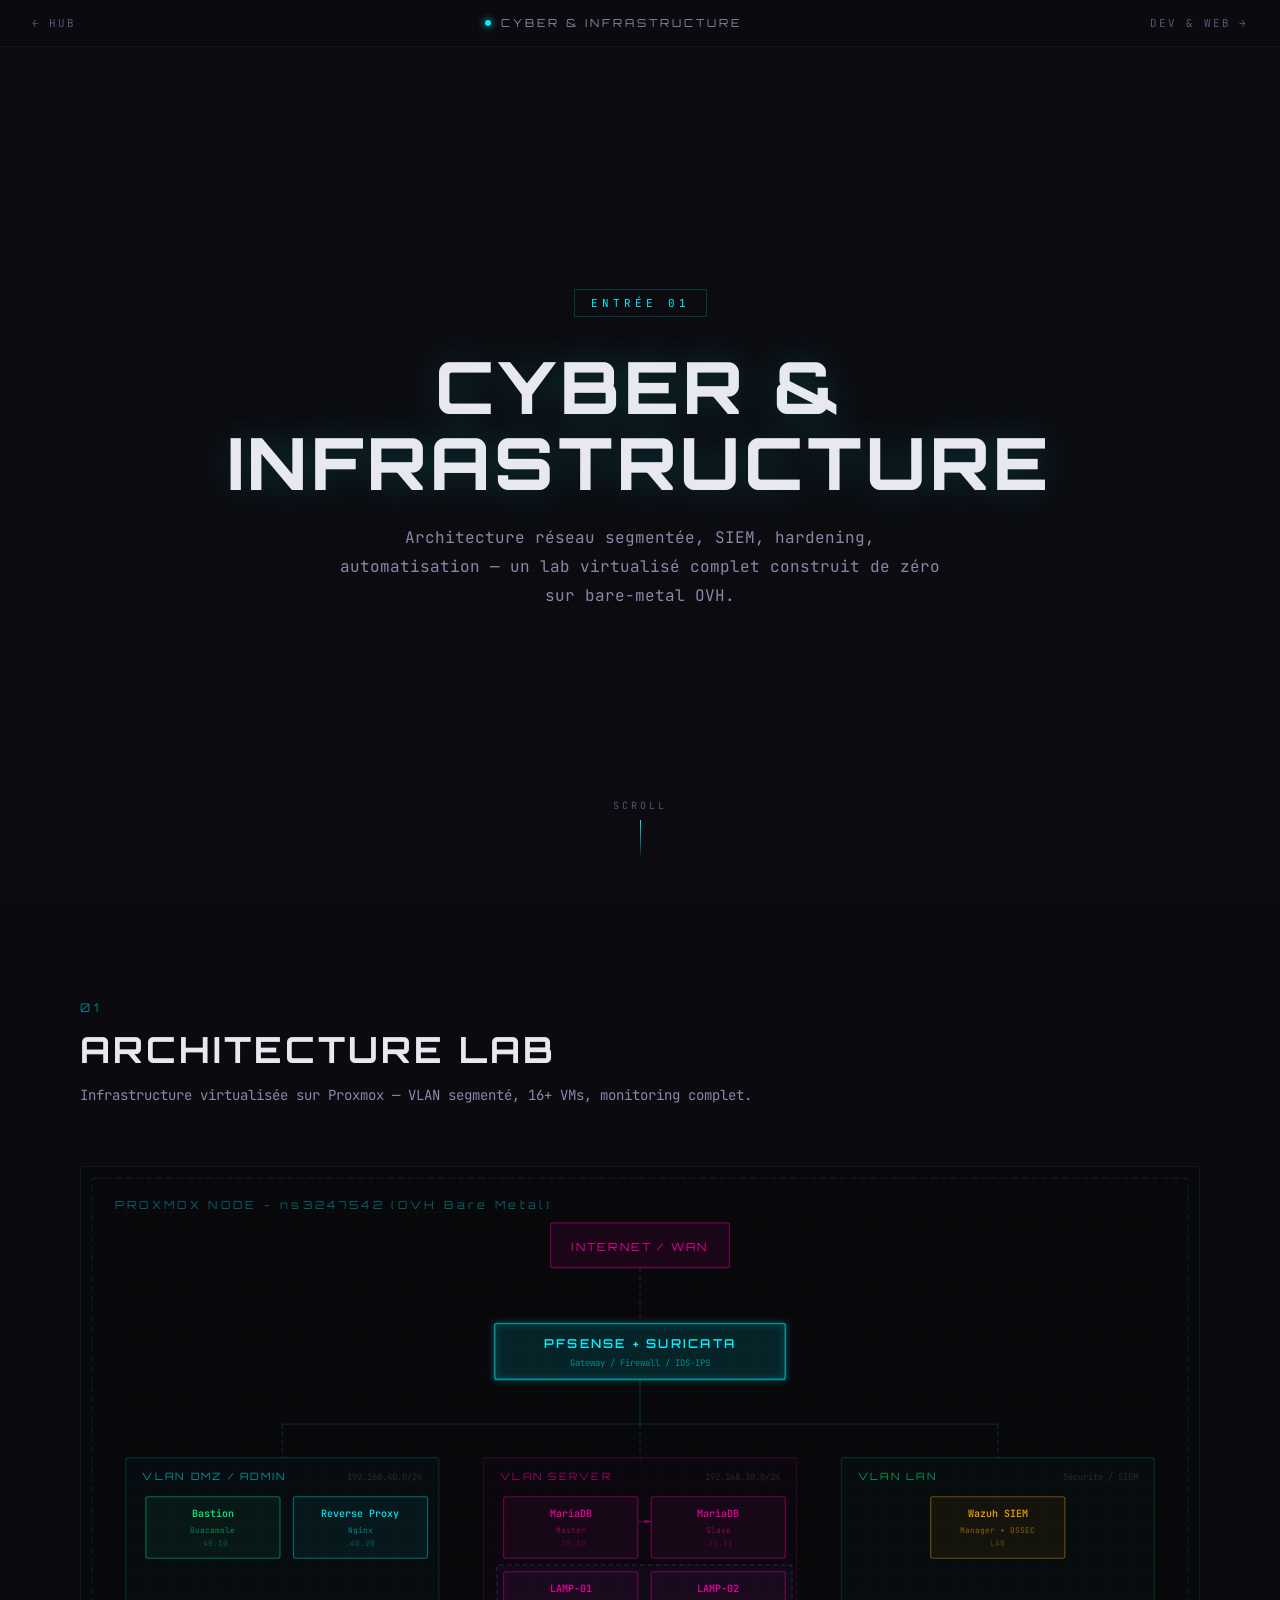
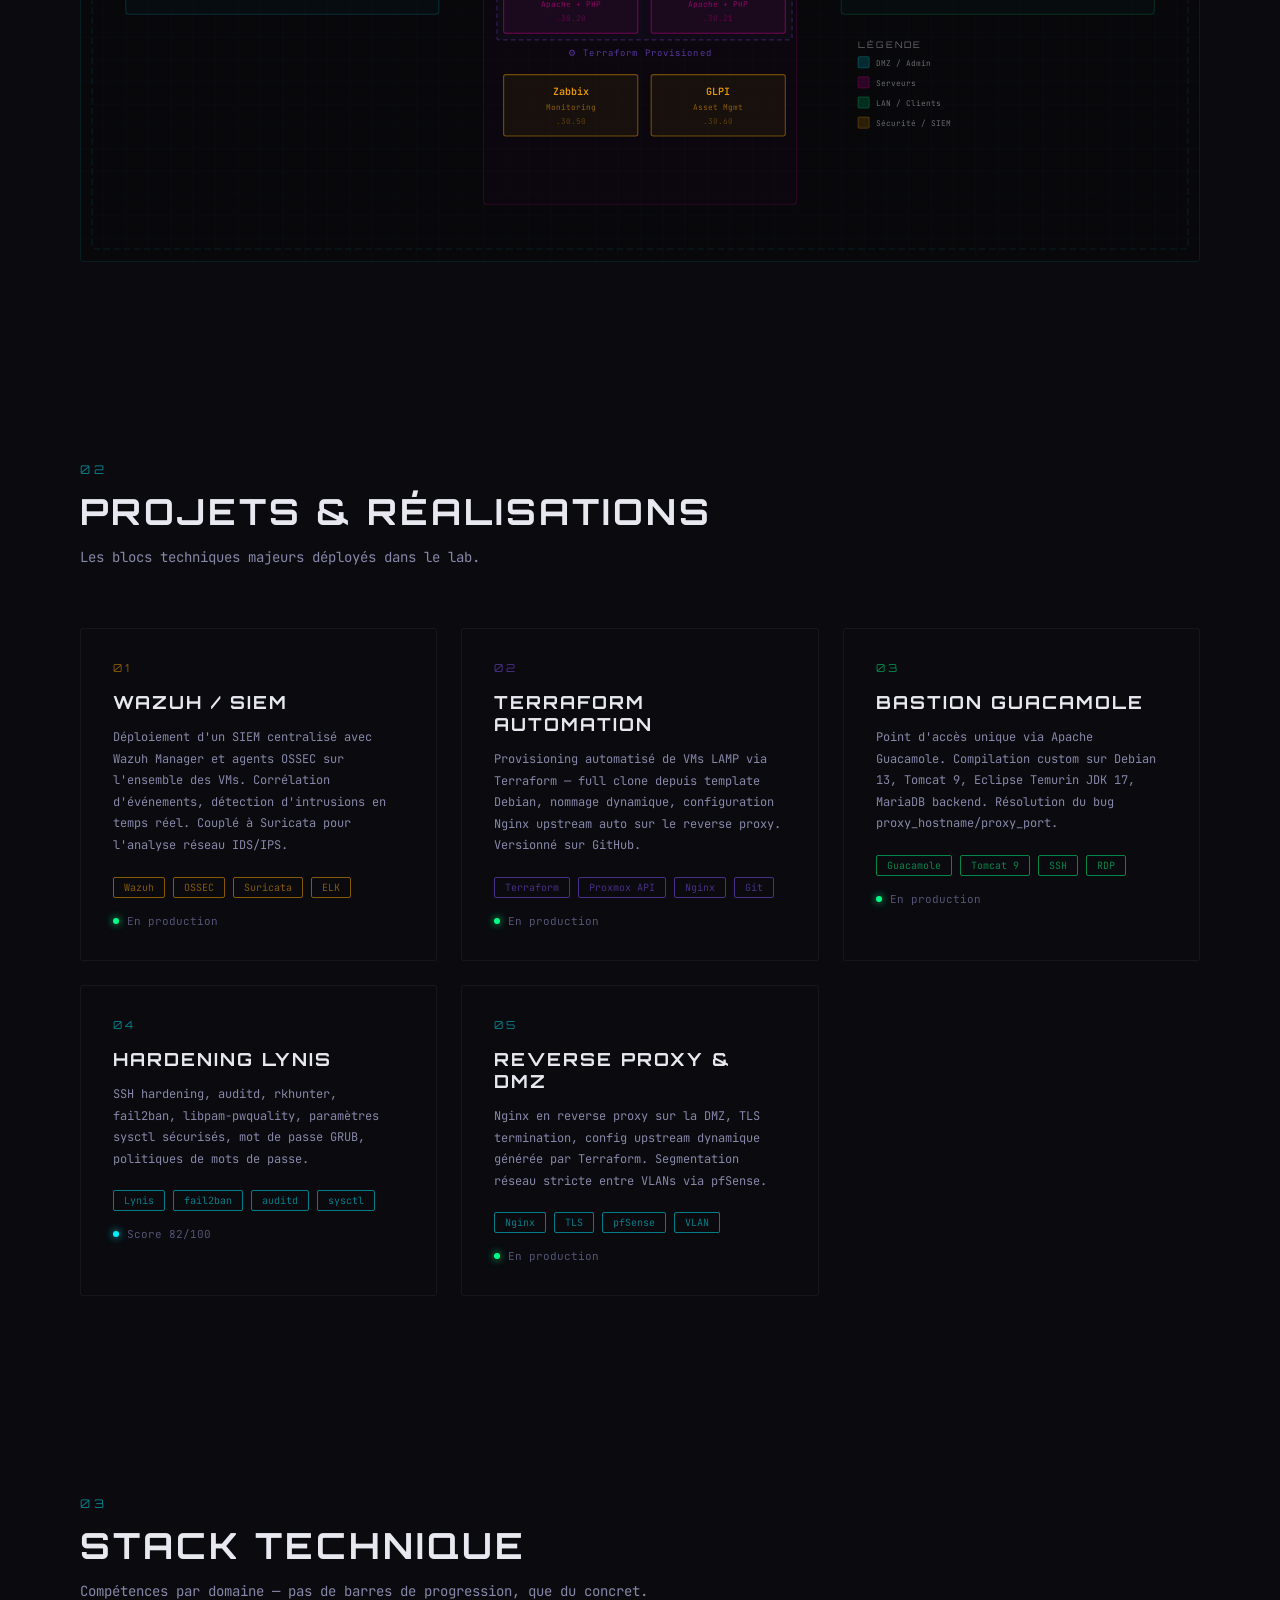
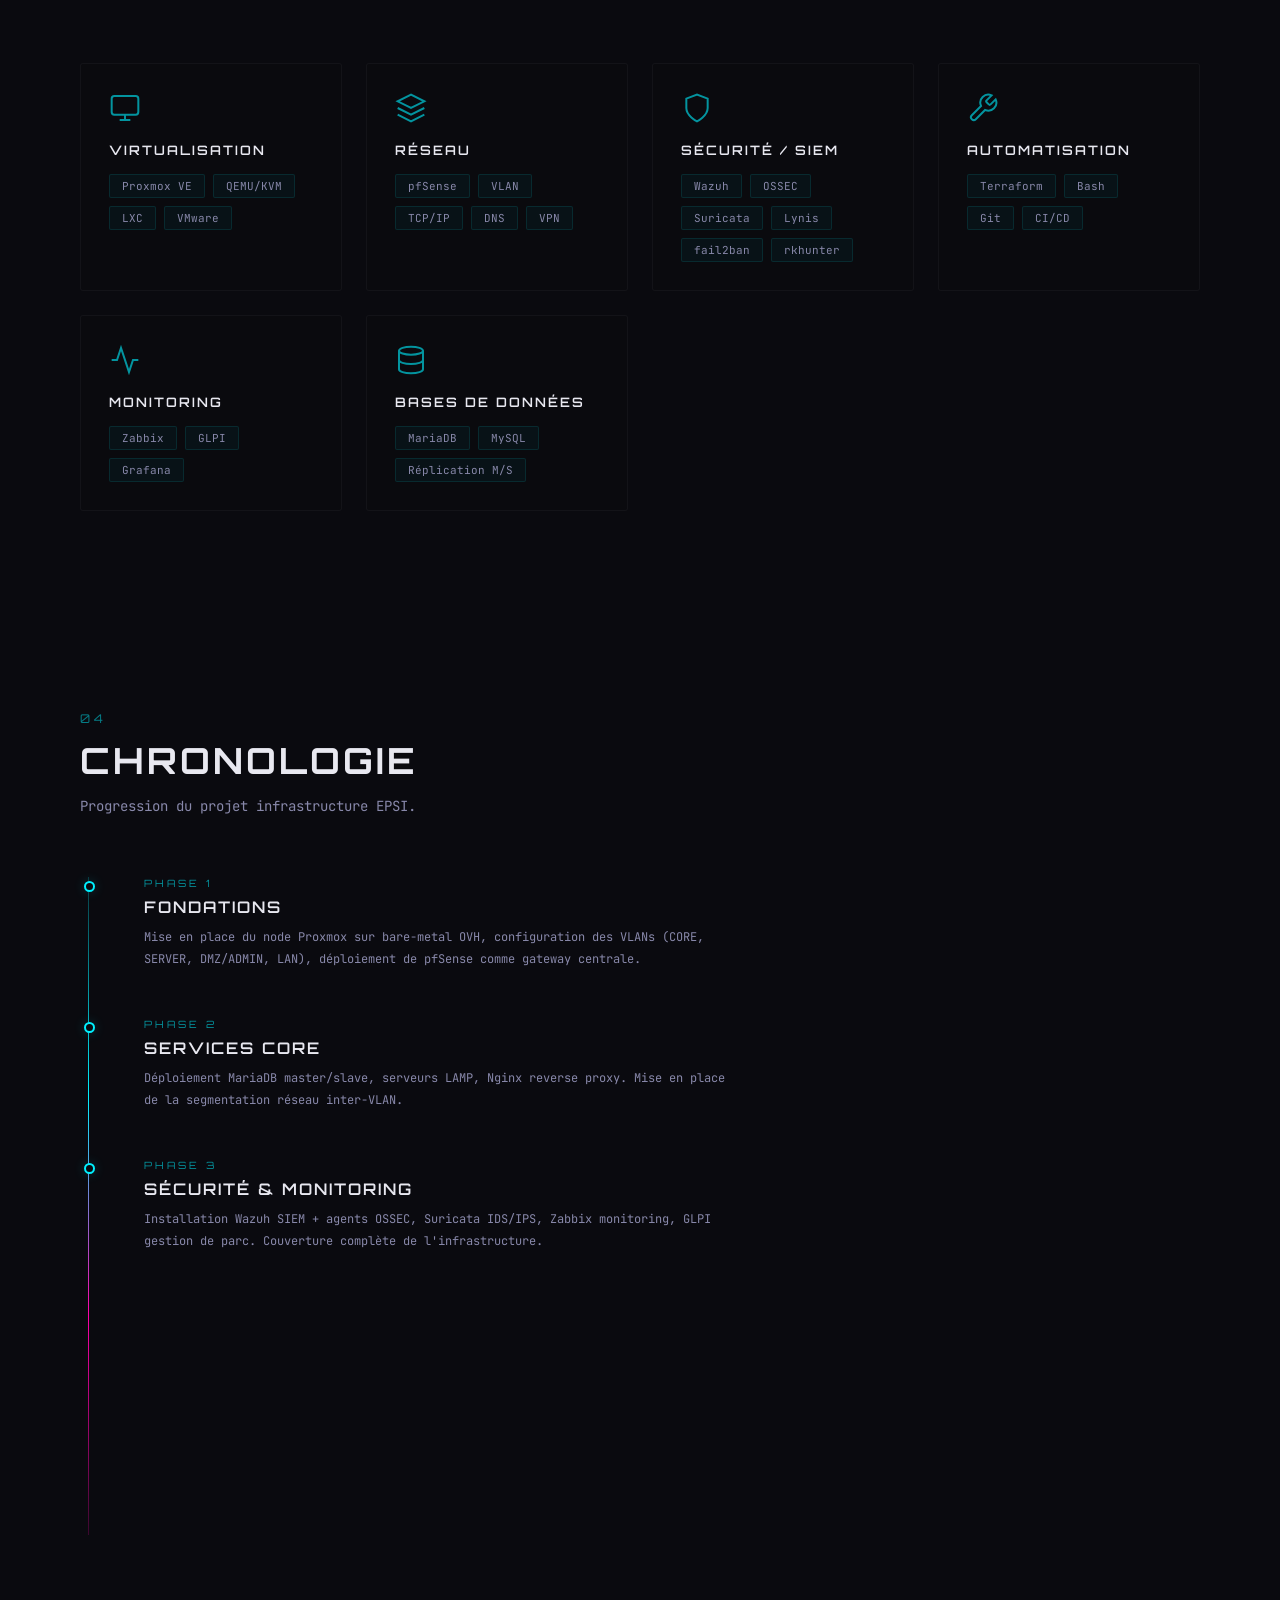
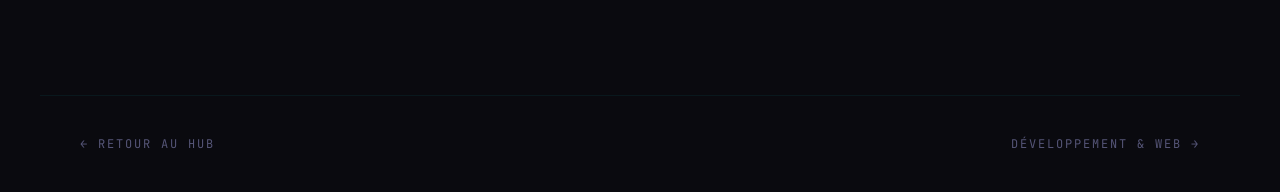
==== commit 07452362: "feat: page about, SEO/OG, favicon, scroll-reveal optimisé, hero amélioré" ====
--- a/cyber.html
+++ b/cyber.html
@@ -3,6 +3,8 @@
 <head>
   <meta charset="UTF-8">
   <meta name="viewport" content="width=device-width, initial-scale=1.0">
+  <meta name="description" content="Cybersécurité & Infrastructure — Lab Proxmox, pfSense, Wazuh SIEM, Terraform, hardening Lynis. Portfolio Thomas Lesage.">
+  <link rel="icon" type="image/svg+xml" href="Assets/favicon.svg">
   <title>Cyber & Infrastructure Thomas Lesage</title>
   <link href="https://fonts.googleapis.com/css2?family=Orbitron:wght@400;500;600;700;800;900&family=JetBrains+Mono:wght@300;400;500;600;700&family=Space+Grotesk:wght@300;400;500;600;700&display=swap" rel="stylesheet">
   <link rel="stylesheet" href="Styles/variables.css">
@@ -86,7 +88,7 @@
       <article class="project-card" data-accent="purple">
         <div class="project-card__number">02</div>
         <h3 class="project-card__title">Terraform Automation</h3>
-        <p class="project-card__desc">Provisioning automatisé de VMs LAMP via Terraform &mdash; full clone depuis template Debian (ID 9000), nommage dynamique, configuration Nginx upstream auto sur le reverse proxy. Versionné sur GitHub.</p>
+        <p class="project-card__desc">Provisioning automatisé de VMs LAMP via Terraform &mdash; full clone depuis template Debian, nommage dynamique, configuration Nginx upstream auto sur le reverse proxy. Versionné sur GitHub.</p>
         <div class="project-card__tags"><span>Terraform</span><span>Proxmox API</span><span>Nginx</span><span>Git</span></div>
         <div class="project-card__status"><span class="status-indicator status-indicator--live"></span> En production</div>
       </article>
@@ -94,7 +96,7 @@
       <article class="project-card" data-accent="green">
         <div class="project-card__number">03</div>
         <h3 class="project-card__title">Bastion Guacamole</h3>
-        <p class="project-card__desc">Point d'accès unique via Apache Guacamole (VM 110). Compilation custom sur Debian 13, Tomcat 9, Eclipse Temurin JDK 17, MariaDB backend. Résolution du bug proxy_hostname/proxy_port.</p>
+        <p class="project-card__desc">Point d'accès unique via Apache Guacamole. Compilation custom sur Debian 13, Tomcat 9, Eclipse Temurin JDK 17, MariaDB backend. Résolution du bug proxy_hostname/proxy_port.</p>
         <div class="project-card__tags"><span>Guacamole</span><span>Tomcat 9</span><span>SSH</span><span>RDP</span></div>
         <div class="project-card__status"><span class="status-indicator status-indicator--live"></span> En production</div>
       </article>
@@ -102,7 +104,7 @@
       <article class="project-card" data-accent="cyan">
         <div class="project-card__number">04</div>
         <h3 class="project-card__title">Hardening Lynis</h3>
-        <p class="project-card__desc">Score Lynis de 65 &rarr; 82 sur le bastion. SSH hardening, auditd, rkhunter, fail2ban, libpam-pwquality, paramètres sysctl sécurisés, mot de passe GRUB, politiques de mots de passe.</p>
+        <p class="project-card__desc">SSH hardening, auditd, rkhunter, fail2ban, libpam-pwquality, paramètres sysctl sécurisés, mot de passe GRUB, politiques de mots de passe.</p>
         <div class="project-card__tags"><span>Lynis</span><span>fail2ban</span><span>auditd</span><span>sysctl</span></div>
         <div class="project-card__status"><span class="status-indicator status-indicator--complete"></span> Score 82/100</div>
       </article>
@@ -200,7 +202,7 @@
         <div class="timeline__date">Phase 4</div>
         <div class="timeline__content">
           <h3>Bastion &amp; Hardening</h3>
-          <p>Apache Guacamole comme bastion SSH/RDP centralisé. Hardening Lynis (65&rarr;82), auditd, fail2ban, politiques SSH, snapshots systématiques.</p>
+          <p>Apache Guacamole comme bastion SSH/RDP centralisé. Hardening, Lynis, auditd, fail2ban, politiques SSH, snapshots systématiques.</p>
         </div>
       </div>
 
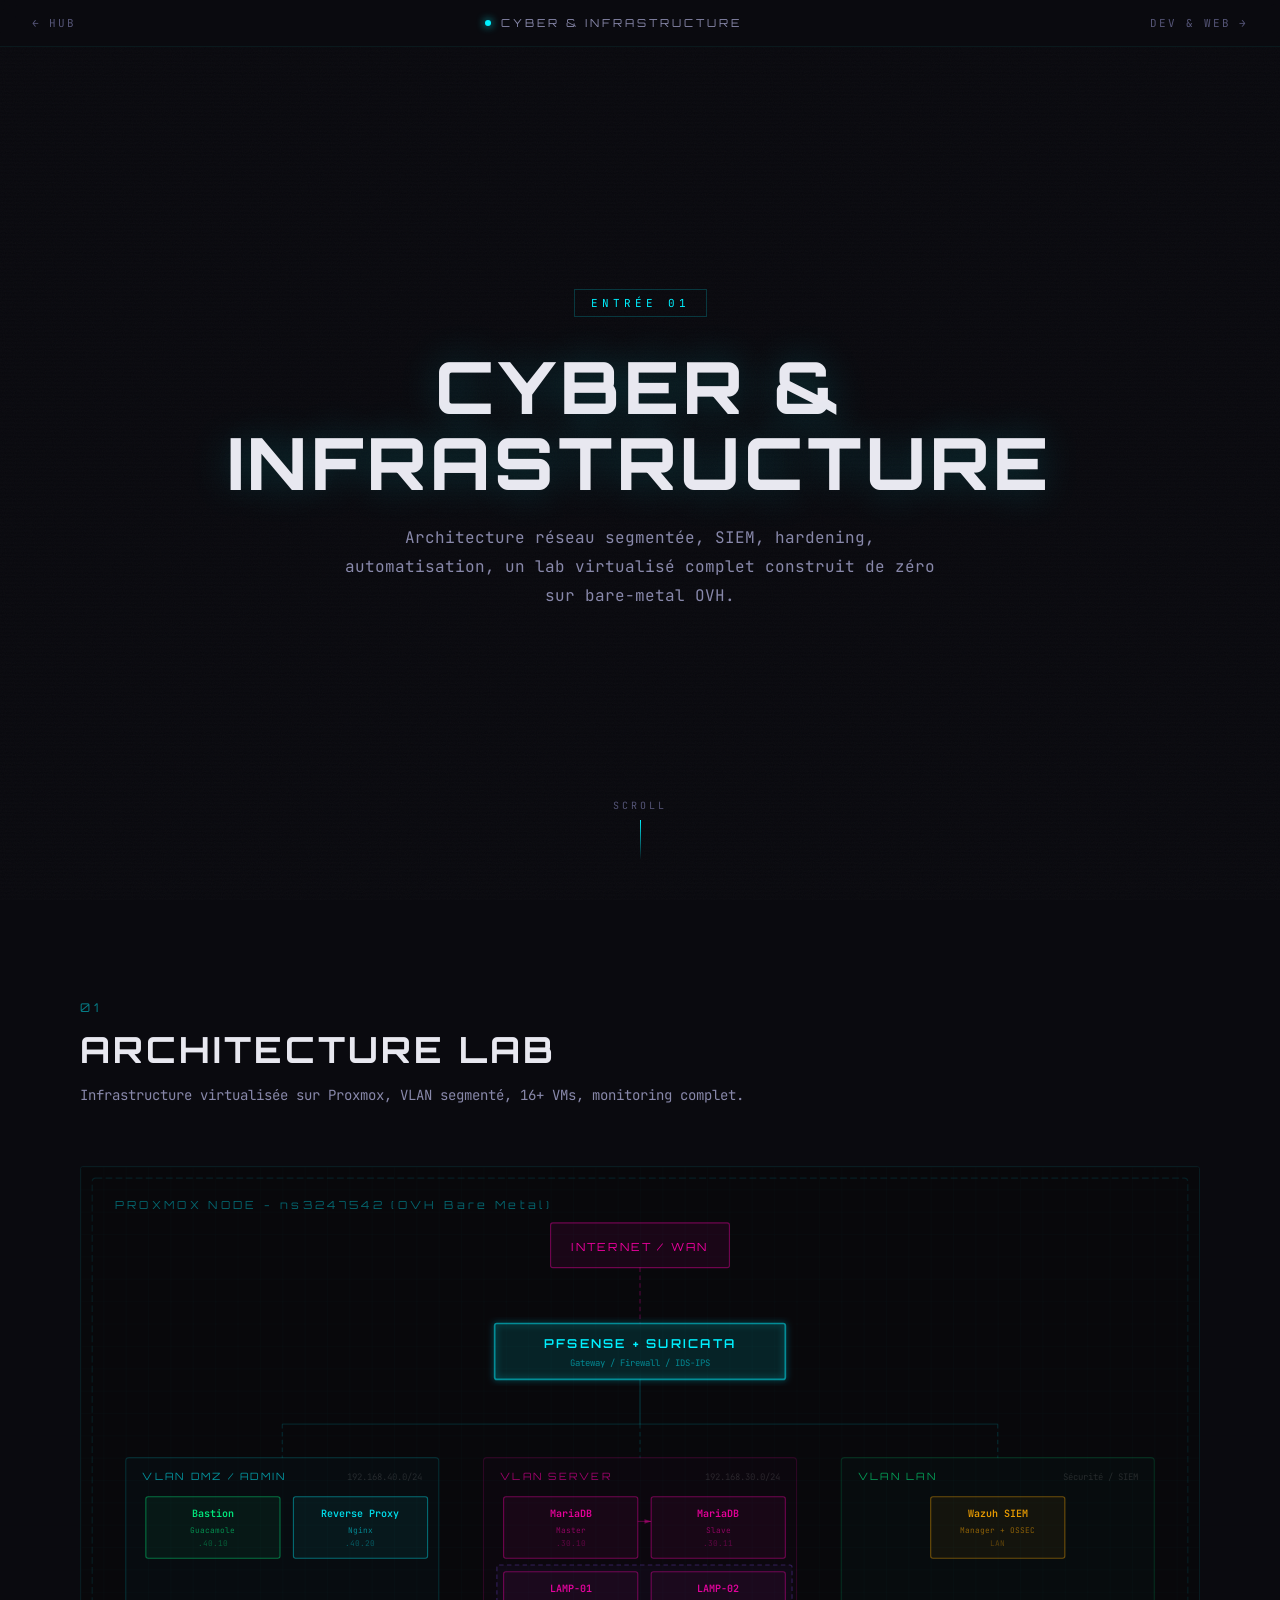
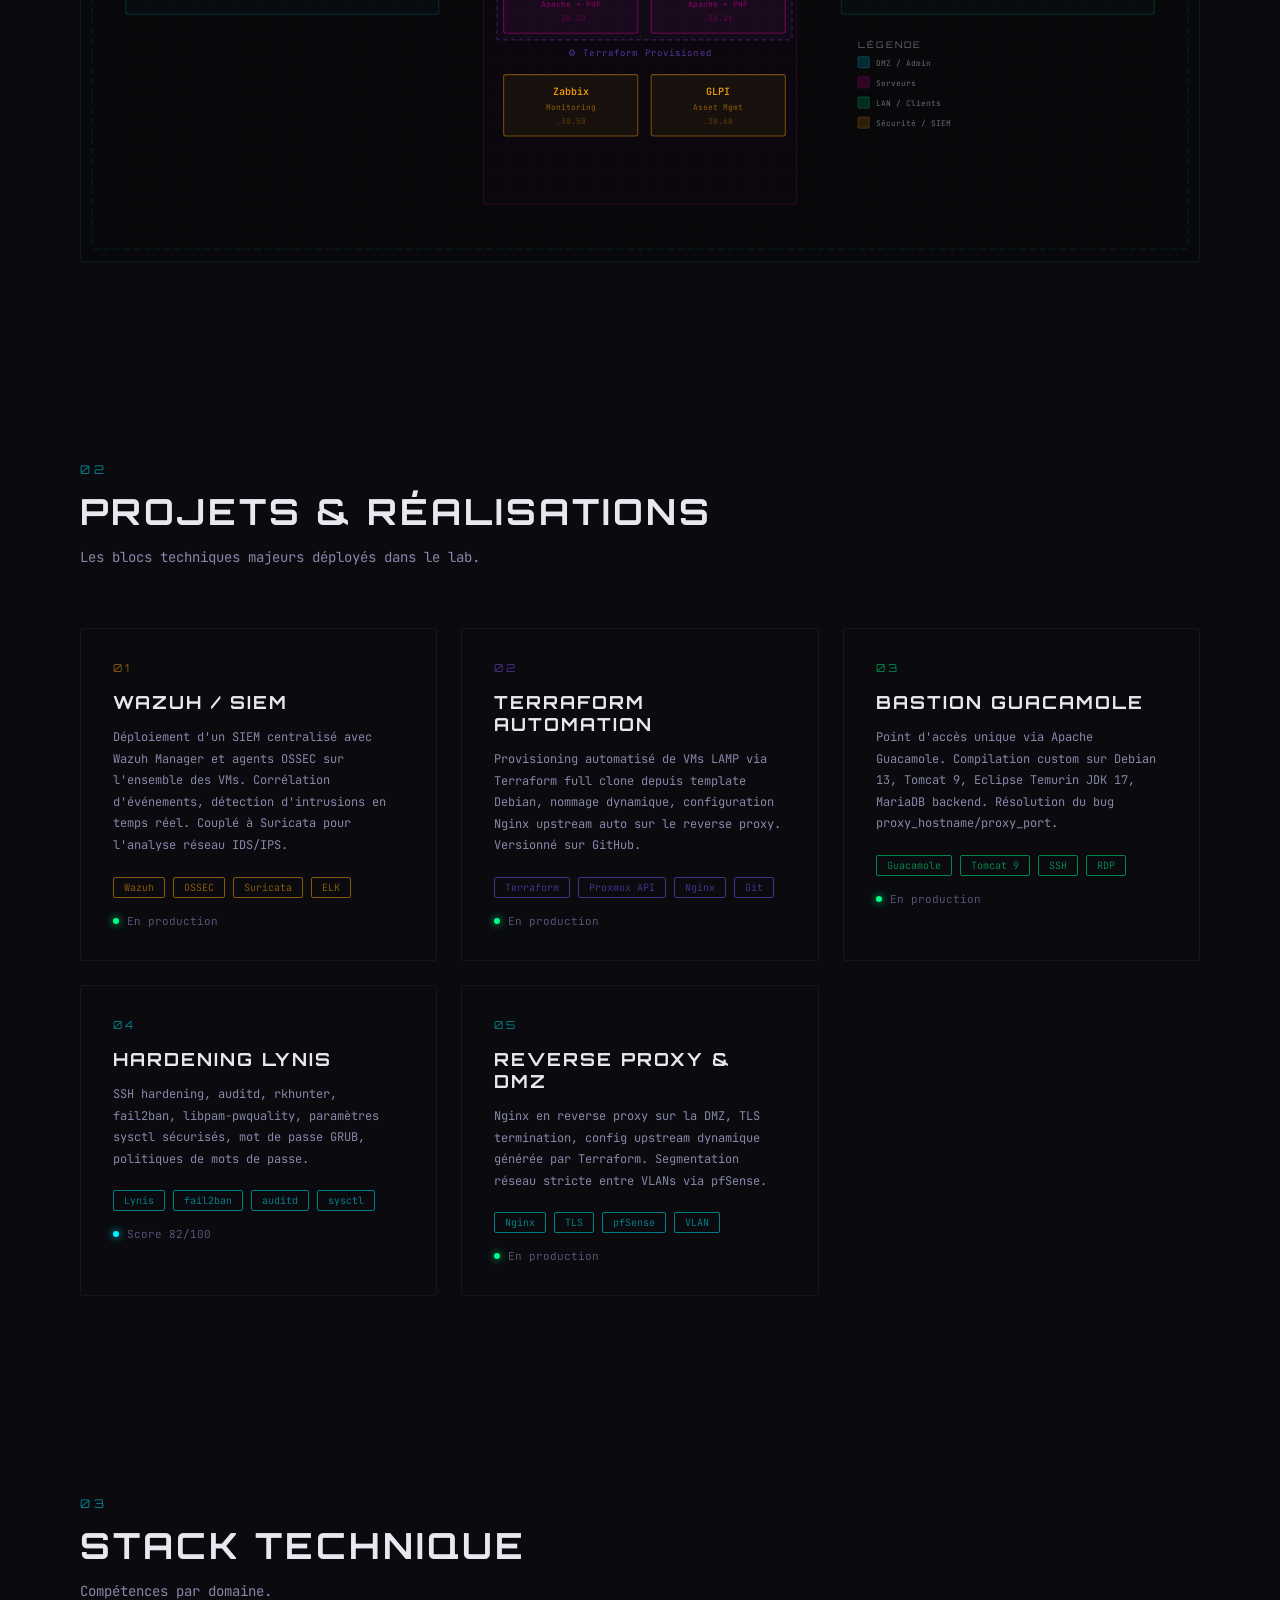
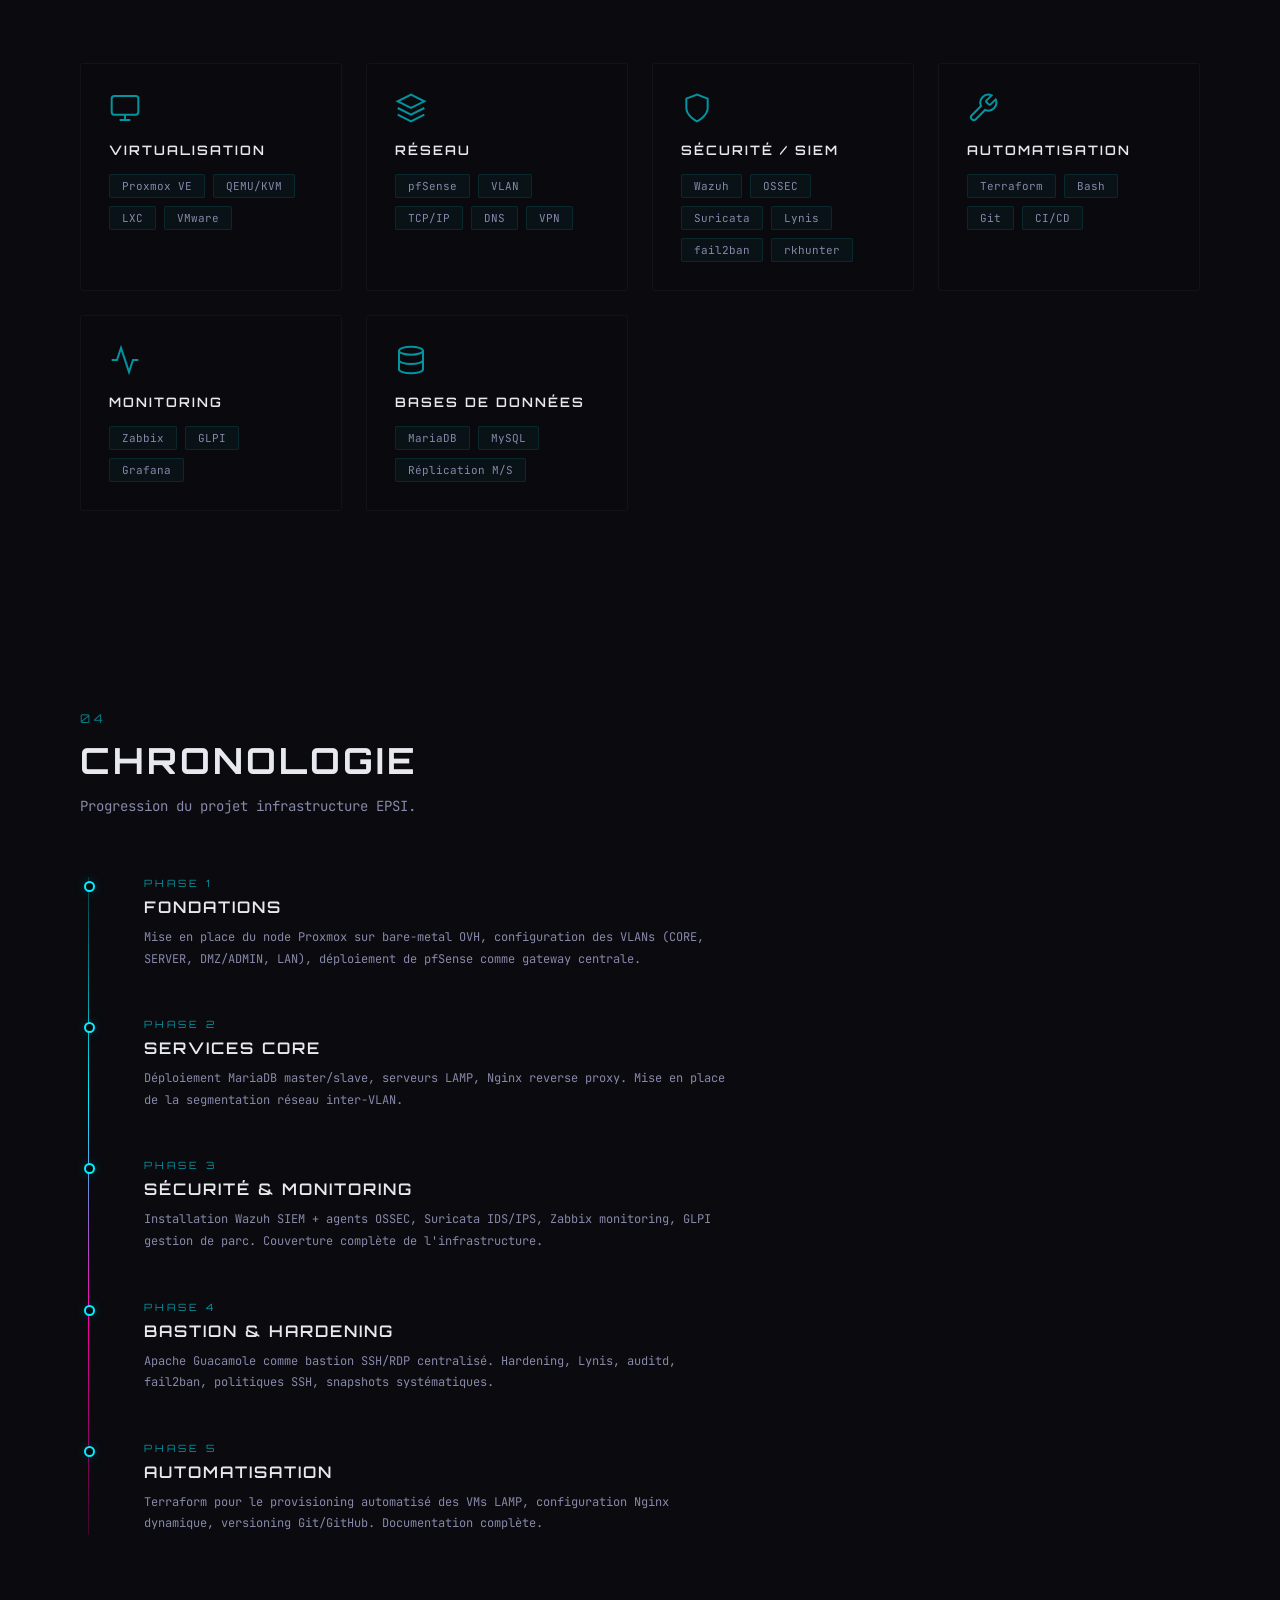
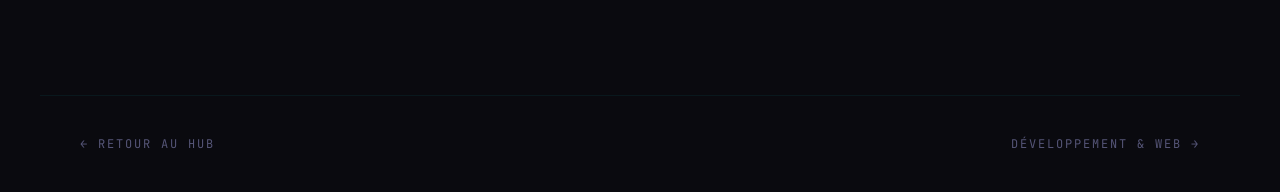
==== commit de954635: "feat: change some text" ====
--- a/cyber.html
+++ b/cyber.html
@@ -42,7 +42,7 @@
     <div class="cyber-hero__badge">Entrée 01</div>
     <h1 class="cyber-hero__title">Cyber &amp;<br>Infrastructure</h1>
     <p class="cyber-hero__subtitle">
-      Architecture réseau segmentée, SIEM, hardening, automatisation &mdash;
+      Architecture réseau segmentée, SIEM, hardening, automatisation,
       un lab virtualisé complet construit de zéro sur bare-metal OVH.
     </p>
     <div class="cyber-hero__scroll-hint">
@@ -55,7 +55,7 @@
     <div class="section__header">
       <span class="section__number">01</span>
       <h2 class="section__title">Architecture Lab</h2>
-      <p class="section__desc">Infrastructure virtualisée sur Proxmox &mdash; VLAN segmenté, 16+ VMs, monitoring complet.</p>
+      <p class="section__desc">Infrastructure virtualisée sur Proxmox, VLAN segmenté, 16+ VMs, monitoring complet.</p>
     </div>
 
     <div class="arch-container">
@@ -88,7 +88,7 @@
       <article class="project-card" data-accent="purple">
         <div class="project-card__number">02</div>
         <h3 class="project-card__title">Terraform Automation</h3>
-        <p class="project-card__desc">Provisioning automatisé de VMs LAMP via Terraform &mdash; full clone depuis template Debian, nommage dynamique, configuration Nginx upstream auto sur le reverse proxy. Versionné sur GitHub.</p>
+        <p class="project-card__desc">Provisioning automatisé de VMs LAMP via Terraform full clone depuis template Debian, nommage dynamique, configuration Nginx upstream auto sur le reverse proxy. Versionné sur GitHub.</p>
         <div class="project-card__tags"><span>Terraform</span><span>Proxmox API</span><span>Nginx</span><span>Git</span></div>
         <div class="project-card__status"><span class="status-indicator status-indicator--live"></span> En production</div>
       </article>
@@ -123,7 +123,7 @@
     <div class="section__header">
       <span class="section__number">03</span>
       <h2 class="section__title">Stack Technique</h2>
-      <p class="section__desc">Compétences par domaine &mdash; pas de barres de progression, que du concret.</p>
+      <p class="section__desc">Compétences par domaine.</p>
     </div>
 
     <div class="stack-grid">
